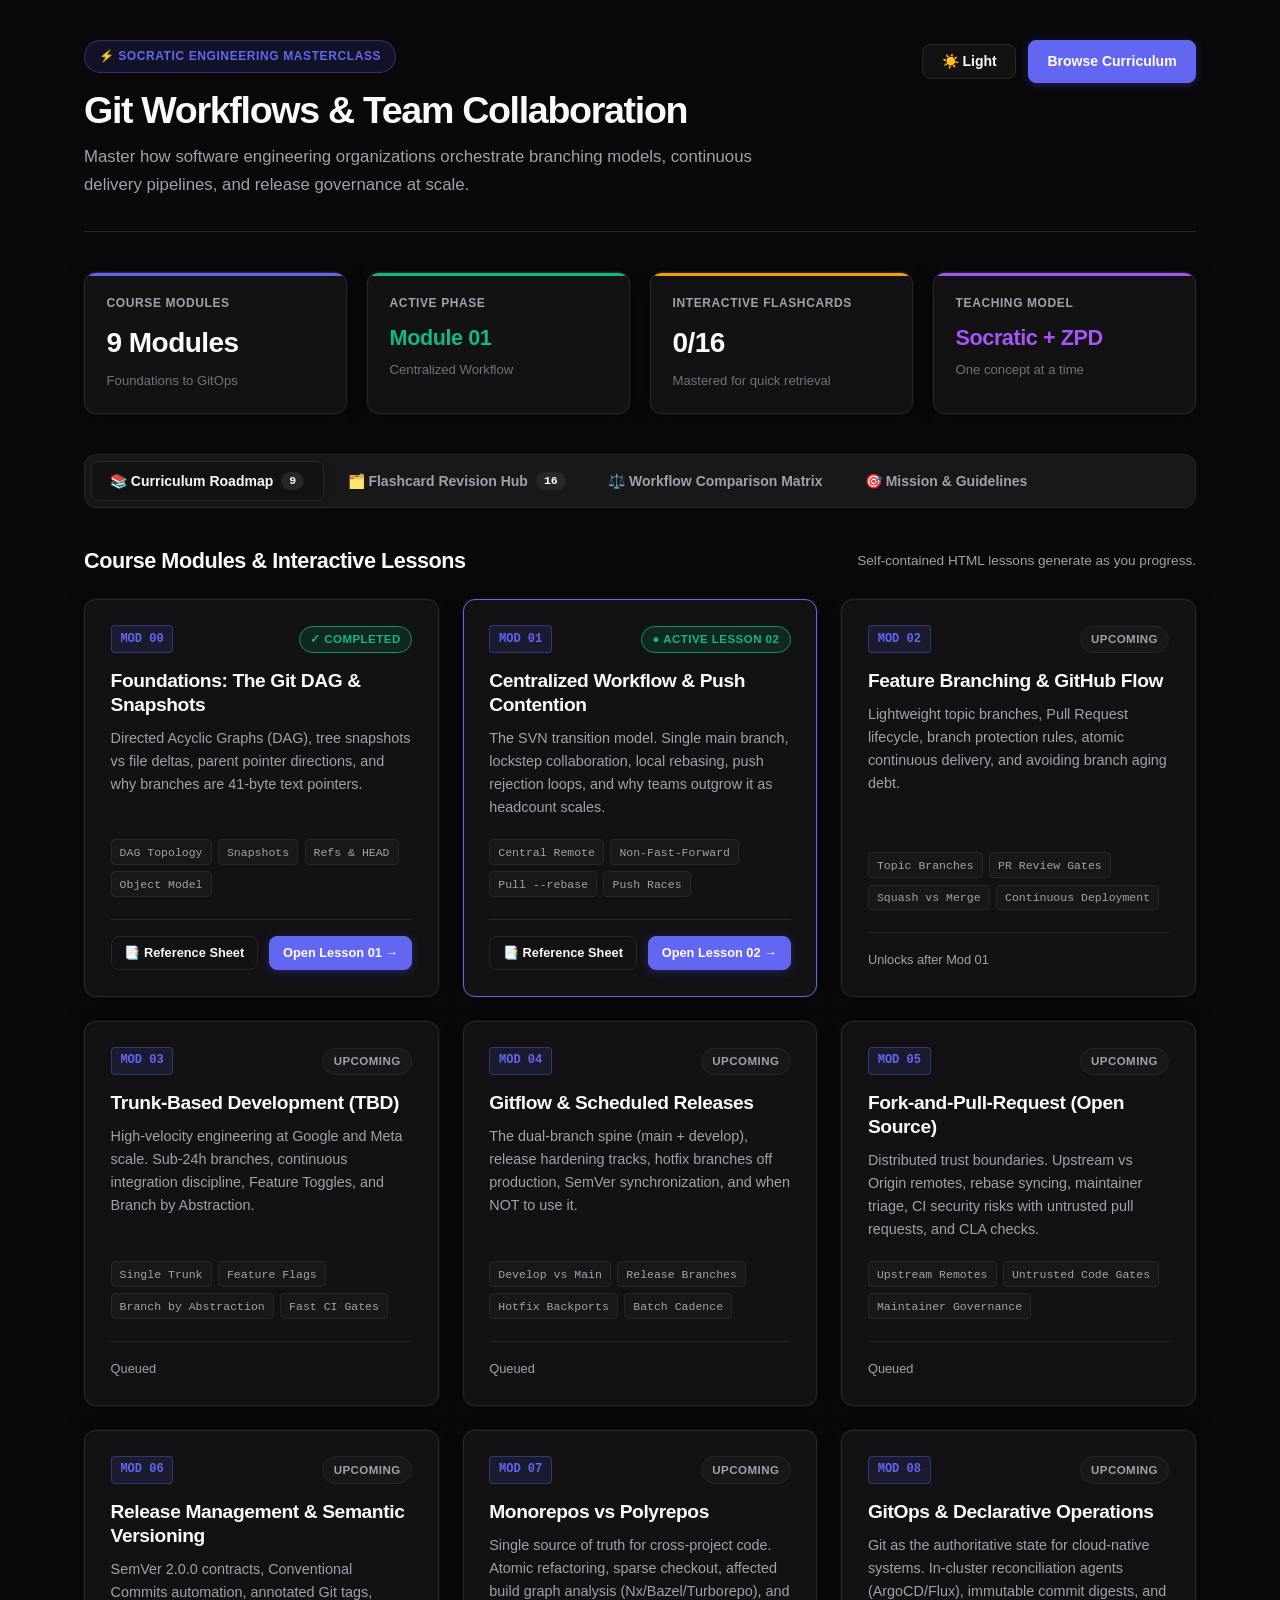
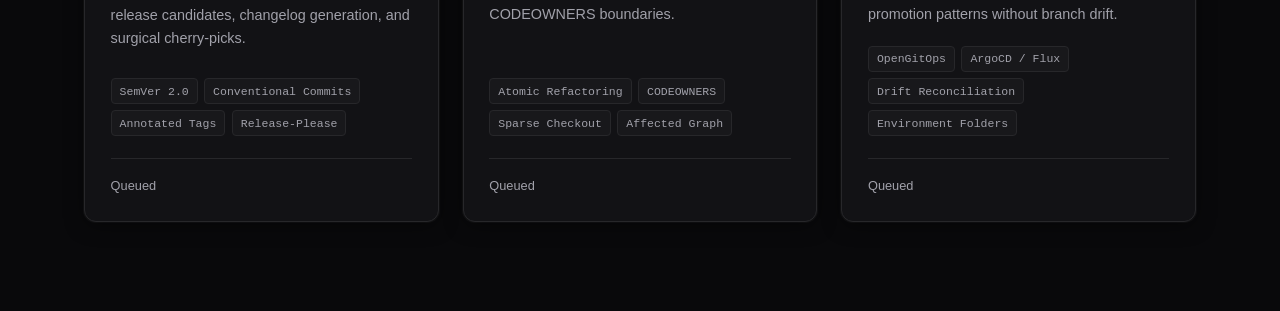
==== dashboard.html @ 4a9fe492 "feat(design): recreate entire course theme with modern Linear-inspired design system and high-contra" ====
<!DOCTYPE html>
<html lang="en" data-theme="dark">
<head>
  <meta charset="UTF-8">
  <meta name="viewport" content="width=device-width, initial-scale=1.0">
  <title>Engineering Git Workflows — Interactive Course Dashboard</title>
  <link rel="stylesheet" href="assets/styles.css?v=2.0">
  <link rel="icon" href="data:image/svg+xml,<svg xmlns=%22http://www.w3.org/2000/svg%22 viewBox=%220 0 100 100%22><text y=%22.9em%22 font-size=%2290%22>🌿</text></svg>">
</head>
<body>
  <div class="container">
    <header class="hero">
      <div>
        <div class="hero-pill">⚡ Socratic Engineering Masterclass</div>
        <h1>Git Workflows & Team Collaboration</h1>
        <p>Master how software engineering organizations orchestrate branching models, continuous delivery pipelines, and release governance at scale.</p>
      </div>
      <div style="display: flex; gap: 0.75rem; align-items: center;">
        <button id="theme-toggle-btn" class="btn" onclick="toggleTheme()">☀️ Light</button>
        <a href="#curriculum" class="btn btn-primary" onclick="switchTab('tab-curriculum')">Browse Curriculum</a>
      </div>
    </header>

    <!-- Key Metrics Grid -->
    <div class="metrics-grid">
      <div class="metric-card primary">
        <div class="metric-label">Course Modules</div>
        <div class="metric-value">9 Modules</div>
        <div class="metric-sub">Foundations to GitOps</div>
      </div>
      <div class="metric-card success">
        <div class="metric-label">Active Phase</div>
        <div class="metric-value" style="font-size: 1.35rem; color: var(--accent-success);">Module 01</div>
        <div class="metric-sub">Centralized Workflow</div>
      </div>
      <div class="metric-card warning">
        <div class="metric-label">Interactive Flashcards</div>
        <div class="metric-value" id="stat-known-cards">0 / 16</div>
        <div class="metric-sub">Mastered for quick retrieval</div>
      </div>
      <div class="metric-card purple">
        <div class="metric-label">Teaching Model</div>
        <div class="metric-value" style="font-size: 1.35rem; color: var(--accent-purple);">Socratic + ZPD</div>
        <div class="metric-sub">One concept at a time</div>
      </div>
    </div>

    <!-- Navigation Tabs -->
    <div class="tabs-nav">
      <button class="tab-btn active" data-tab="tab-curriculum" onclick="switchTab('tab-curriculum')">
        📚 Curriculum Roadmap <span class="tab-badge">9</span>
      </button>
      <button class="tab-btn" data-tab="tab-flashcards" onclick="switchTab('tab-flashcards')">
        🗂️ Flashcard Revision Hub <span class="tab-badge">16</span>
      </button>
      <button class="tab-btn" data-tab="tab-matrix" onclick="switchTab('tab-matrix')">
        ⚖️ Workflow Comparison Matrix
      </button>
      <button class="tab-btn" data-tab="tab-mission" onclick="switchTab('tab-mission')">
        🎯 Mission & Guidelines
      </button>
    </div>

    <!-- Tab 1: Curriculum Roadmap -->
    <div id="tab-curriculum" class="tab-content">
      <div style="display: flex; justify-content: space-between; align-items: center; margin-bottom: 1.5rem;">
        <h2 style="font-size: 1.35rem;">Course Modules & Interactive Lessons</h2>
        <span style="font-size: 0.85rem; color: var(--text-muted);">Self-contained HTML lessons generate as you progress.</span>
      </div>

      <div class="module-grid">
        <!-- Module 0 -->
        <div class="module-card">
          <div class="module-top">
            <span class="module-num">MOD 00</span>
            <span class="status-badge active">✓ Completed</span>
          </div>
          <h3 class="module-title">Foundations: The Git DAG & Snapshots</h3>
          <p class="module-desc">Directed Acyclic Graphs (DAG), tree snapshots vs file deltas, parent pointer directions, and why branches are 41-byte text pointers.</p>
          <div class="module-tags">
            <span class="tag">DAG Topology</span>
            <span class="tag">Snapshots</span>
            <span class="tag">Refs & HEAD</span>
            <span class="tag">Object Model</span>
          </div>
          <div class="module-footer">
            <a href="reference/git-dag-and-object-model.html" class="btn btn-sm">📑 Reference Sheet</a>
            <a href="lessons/0001-the-git-dag-and-snapshots.html" class="btn btn-sm btn-primary">Open Lesson 01 →</a>
          </div>
        </div>

        <!-- Module 1 -->
        <div class="module-card" style="border-color: var(--accent-primary);">
          <div class="module-top">
            <span class="module-num">MOD 01</span>
            <span class="status-badge active">● Active Lesson 02</span>
          </div>
          <h3 class="module-title">Centralized Workflow & Push Contention</h3>
          <p class="module-desc">The SVN transition model. Single main branch, lockstep collaboration, local rebasing, push rejection loops, and why teams outgrow it as headcount scales.</p>
          <div class="module-tags">
            <span class="tag">Central Remote</span>
            <span class="tag">Non-Fast-Forward</span>
            <span class="tag">Pull --rebase</span>
            <span class="tag">Push Races</span>
          </div>
          <div class="module-footer">
            <a href="reference/centralized-workflow-mechanics.html" class="btn btn-sm">📑 Reference Sheet</a>
            <a href="lessons/0002-centralized-workflow-and-push-rejections.html" class="btn btn-sm btn-primary">Open Lesson 02 →</a>
          </div>
        </div>

        <!-- Module 2 -->
        <div class="module-card">
          <div class="module-top">
            <span class="module-num">MOD 02</span>
            <span class="status-badge upcoming">Upcoming</span>
          </div>
          <h3 class="module-title">Feature Branching & GitHub Flow</h3>
          <p class="module-desc">Lightweight topic branches, Pull Request lifecycle, branch protection rules, atomic continuous delivery, and avoiding branch aging debt.</p>
          <div class="module-tags">
            <span class="tag">Topic Branches</span>
            <span class="tag">PR Review Gates</span>
            <span class="tag">Squash vs Merge</span>
            <span class="tag">Continuous Deployment</span>
          </div>
          <div class="module-footer">
            <span style="font-size: 0.8rem; color: var(--text-muted);">Unlocks after Mod 01</span>
          </div>
        </div>

        <!-- Module 3 -->
        <div class="module-card">
          <div class="module-top">
            <span class="module-num">MOD 03</span>
            <span class="status-badge upcoming">Upcoming</span>
          </div>
          <h3 class="module-title">Trunk-Based Development (TBD)</h3>
          <p class="module-desc">High-velocity engineering at Google and Meta scale. Sub-24h branches, continuous integration discipline, Feature Toggles, and Branch by Abstraction.</p>
          <div class="module-tags">
            <span class="tag">Single Trunk</span>
            <span class="tag">Feature Flags</span>
            <span class="tag">Branch by Abstraction</span>
            <span class="tag">Fast CI Gates</span>
          </div>
          <div class="module-footer">
            <span style="font-size: 0.8rem; color: var(--text-muted);">Queued</span>
          </div>
        </div>

        <!-- Module 4 -->
        <div class="module-card">
          <div class="module-top">
            <span class="module-num">MOD 04</span>
            <span class="status-badge upcoming">Upcoming</span>
          </div>
          <h3 class="module-title">Gitflow & Scheduled Releases</h3>
          <p class="module-desc">The dual-branch spine (main + develop), release hardening tracks, hotfix branches off production, SemVer synchronization, and when NOT to use it.</p>
          <div class="module-tags">
            <span class="tag">Develop vs Main</span>
            <span class="tag">Release Branches</span>
            <span class="tag">Hotfix Backports</span>
            <span class="tag">Batch Cadence</span>
          </div>
          <div class="module-footer">
            <span style="font-size: 0.8rem; color: var(--text-muted);">Queued</span>
          </div>
        </div>

        <!-- Module 5 -->
        <div class="module-card">
          <div class="module-top">
            <span class="module-num">MOD 05</span>
            <span class="status-badge upcoming">Upcoming</span>
          </div>
          <h3 class="module-title">Fork-and-Pull-Request (Open Source)</h3>
          <p class="module-desc">Distributed trust boundaries. Upstream vs Origin remotes, rebase syncing, maintainer triage, CI security risks with untrusted pull requests, and CLA checks.</p>
          <div class="module-tags">
            <span class="tag">Upstream Remotes</span>
            <span class="tag">Untrusted Code Gates</span>
            <span class="tag">Maintainer Governance</span>
          </div>
          <div class="module-footer">
            <span style="font-size: 0.8rem; color: var(--text-muted);">Queued</span>
          </div>
        </div>

        <!-- Module 6 -->
        <div class="module-card">
          <div class="module-top">
            <span class="module-num">MOD 06</span>
            <span class="status-badge upcoming">Upcoming</span>
          </div>
          <h3 class="module-title">Release Management & Semantic Versioning</h3>
          <p class="module-desc">SemVer 2.0.0 contracts, Conventional Commits automation, annotated Git tags, release candidates, changelog generation, and surgical cherry-picks.</p>
          <div class="module-tags">
            <span class="tag">SemVer 2.0</span>
            <span class="tag">Conventional Commits</span>
            <span class="tag">Annotated Tags</span>
            <span class="tag">Release-Please</span>
          </div>
          <div class="module-footer">
            <span style="font-size: 0.8rem; color: var(--text-muted);">Queued</span>
          </div>
        </div>

        <!-- Module 7 -->
        <div class="module-card">
          <div class="module-top">
            <span class="module-num">MOD 07</span>
            <span class="status-badge upcoming">Upcoming</span>
          </div>
          <h3 class="module-title">Monorepos vs Polyrepos</h3>
          <p class="module-desc">Single source of truth for cross-project code. Atomic refactoring, sparse checkout, affected build graph analysis (Nx/Bazel/Turborepo), and CODEOWNERS boundaries.</p>
          <div class="module-tags">
            <span class="tag">Atomic Refactoring</span>
            <span class="tag">CODEOWNERS</span>
            <span class="tag">Sparse Checkout</span>
            <span class="tag">Affected Graph</span>
          </div>
          <div class="module-footer">
            <span style="font-size: 0.8rem; color: var(--text-muted);">Queued</span>
          </div>
        </div>

        <!-- Module 8 -->
        <div class="module-card">
          <div class="module-top">
            <span class="module-num">MOD 08</span>
            <span class="status-badge upcoming">Upcoming</span>
          </div>
          <h3 class="module-title">GitOps & Declarative Operations</h3>
          <p class="module-desc">Git as the authoritative state for cloud-native systems. In-cluster reconciliation agents (ArgoCD/Flux), immutable commit digests, and promotion patterns without branch drift.</p>
          <div class="module-tags">
            <span class="tag">OpenGitOps</span>
            <span class="tag">ArgoCD / Flux</span>
            <span class="tag">Drift Reconciliation</span>
            <span class="tag">Environment Folders</span>
          </div>
          <div class="module-footer">
            <span style="font-size: 0.8rem; color: var(--text-muted);">Queued</span>
          </div>
        </div>
      </div>
    </div>

    <!-- Tab 2: Flashcards Revision Hub -->
    <div id="tab-flashcards" class="tab-content" style="display: none;">
      <div style="display: flex; justify-content: space-between; align-items: center; margin-bottom: 1.5rem;">
        <h2 style="font-size: 1.35rem;">🗂️ Interactive Flashcard Revision Deck</h2>
        <span style="font-size: 0.85rem; color: var(--text-muted);">Press <kbd style="background: var(--bg-surface-elevated); padding: 2px 6px; border-radius: 4px; border: 1px solid var(--border-subtle);">Space</kbd> to flip, <kbd style="background: var(--bg-surface-elevated); padding: 2px 6px; border-radius: 4px; border: 1px solid var(--border-subtle);">→</kbd> next, <kbd style="background: var(--bg-surface-elevated); padding: 2px 6px; border-radius: 4px; border: 1px solid var(--border-subtle);">←</kbd> previous</span>
      </div>

      <div class="flashcards-container">
        <!-- Filter Bar -->
        <div class="flashcard-filter-bar">
          <button class="filter-btn active" data-filter="all" onclick="filterFlashcards('all', this)">All Concepts</button>
          <button class="filter-btn" data-filter="branching-models" onclick="filterFlashcards('branching-models', this)">Branching Models</button>
          <button class="filter-btn" data-filter="ci-cd-releases" onclick="filterFlashcards('ci-cd-releases', this)">Release & CI/CD</button>
          <button class="filter-btn" data-filter="gitops-monorepo" onclick="filterFlashcards('gitops-monorepo', this)">Monorepo & GitOps</button>
          <button class="filter-btn" data-filter="governance-hygiene" onclick="filterFlashcards('governance-hygiene', this)">Governance & Hygiene</button>
          <button class="filter-btn" data-filter="known" onclick="filterFlashcards('known', this)">Mastered Cards</button>
        </div>

        <!-- 3D Card -->
        <div class="flashcard-wrapper">
          <div id="flashcard-card" class="flashcard-card" onclick="flipFlashcard()">
            <!-- Front Face -->
            <div class="flashcard-face card-front">
              <div class="card-header-line">
                <span id="card-cat-front" class="card-category">Branching Models • Trunk-Based Dev</span>
                <span class="card-hint">Click card or press Space to reveal answer</span>
              </div>
              <div class="card-body-content">
                <div id="card-question-text" class="card-question">
                  What is the core operational principle of Trunk-Based Development (TBD)?
                </div>
              </div>
              <div class="card-footer-line">
                <span>🔄 Click to flip</span>
                <span id="card-counter-display" style="font-family: var(--font-mono); font-weight: 700;">1 of 16</span>
              </div>
            </div>

            <!-- Back Face -->
            <div class="flashcard-face card-back">
              <div class="card-header-line">
                <span id="card-cat-back" class="card-category">Branching Models • Trunk-Based Dev</span>
                <span class="card-hint" style="color: var(--accent-success); font-weight: 600;">Answer Breakdown</span>
              </div>
              <div class="card-body-content">
                <div class="card-answer-heading">✓ Core Definition</div>
                <div id="card-answer-text" class="card-answer">
                  All engineers merge small, frequent commits directly into a single shared branch ('trunk' or 'main') at least once a day, avoiding long-lived feature branches.
                </div>
                <div class="card-key-insight">
                  <strong>Architectural Key Insight:</strong>
                  <span id="card-insight-text">Merge conflicts grow super-linearly with branch lifespan. TBD eliminates merge debt by forcing continuous daily integration.</span>
                </div>
              </div>
              <div class="card-footer-line">
                <span>🔄 Click to flip back</span>
                <span>Spaced Repetition Active</span>
              </div>
            </div>
          </div>
        </div>

        <!-- Nav Controls -->
        <div class="flashcard-nav-controls">
          <div style="display: flex; gap: 0.5rem;">
            <button class="btn" onclick="prevFlashcard()">← Previous</button>
            <button class="btn" onclick="nextFlashcard()">Next →</button>
          </div>
          <button id="card-mark-known-btn" class="btn" onclick="toggleCardKnown()">Mark Known</button>
          <button class="btn" onclick="shuffleFlashcards()">🔀 Shuffle</button>
        </div>
      </div>
    </div>

    <!-- Tab 3: Workflow Comparison Matrix -->
    <div id="tab-matrix" class="tab-content" style="display: none;">
      <h2 style="font-size: 1.35rem; margin-bottom: 1.5rem;">Architectural Trade-Off & Comparison Matrix</h2>

      <div class="table-responsive">
        <table class="matrix-table">
          <thead>
            <tr>
              <th>Workflow Strategy</th>
              <th>Release Cadence</th>
              <th>Merge Lifespan</th>
              <th>CI/CD Requirement</th>
              <th>Rollback / Recovery</th>
              <th>Ideal Team & Context</th>
            </tr>
          </thead>
          <tbody>
            <tr>
              <td style="font-weight: 700;">● Centralized</td>
              <td>Ad-hoc / Manual</td>
              <td>0 (Direct commit or rebase)</td>
              <td>Minimal (often optional)</td>
              <td>High friction (reverts on main)</td>
              <td>1-2 developers, solo projects, SVN transition</td>
            </tr>
            <tr>
              <td style="font-weight: 700; color: var(--accent-cyan);">● GitHub Flow</td>
              <td>Continuous (Daily / Multiple per day)</td>
              <td>Hours to a few days</td>
              <td>Strict automated tests & deployment gates</td>
              <td>Fast (revert PR or redeploy prior commit)</td>
              <td>Web applications, SaaS, microservices, startups</td>
            </tr>
            <tr>
              <td style="font-weight: 700; color: var(--accent-success);">● Trunk-Based Dev</td>
              <td>Continuous / On-demand</td>
              <td>Sub-24 hours (< 1 day)</td>
              <td>Essential (ultra-fast CI, Feature Flags)</td>
              <td>Instant via Feature Flag toggle (zero redeploy)</td>
              <td>High-velocity engineering (Google, Meta), mature CI</td>
            </tr>
            <tr>
              <td style="font-weight: 700; color: var(--accent-warning);">● Gitflow</td>
              <td>Scheduled / Batched (bi-weekly, monthly)</td>
              <td>Days to weeks (feature & release branches)</td>
              <td>Standard automated builds</td>
              <td>Medium (dedicated hotfix branches to main & develop)</td>
              <td>Boxed enterprise software, multi-version maintenance, mobile apps</td>
            </tr>
            <tr>
              <td style="font-weight: 700; color: var(--accent-purple);">● Fork & Pull-Request</td>
              <td>Release-driven or continuous</td>
              <td>Varies by contributor</td>
              <td>Strict automated sandboxed CI for PRs</td>
              <td>Maintainer-driven revert</td>
              <td>Open Source, untrusted multi-party contributors, contractors</td>
            </tr>
            <tr>
              <td style="font-weight: 700; color: var(--accent-danger);">● GitOps</td>
              <td>Continuous automated sync</td>
              <td>Driven by trunk merges or image tags</td>
              <td>Kubernetes / declarative engine + ArgoCD/Flux</td>
              <td>Instant git revert triggers automated downward reconciliation</td>
              <td>Cloud-native infrastructure, Kubernetes clusters, zero-drift platforms</td>
            </tr>
          </tbody>
        </table>
      </div>
    </div>

    <!-- Tab 4: Mission & Learning Records -->
    <div id="tab-mission" class="tab-content" style="display: none;">
      <div class="exercise-box">
        <h3 style="color: var(--accent-primary);">Why We Are Here</h3>
        <p>To elevate your Git fluency from basic command memory (add, commit, push) to high-level architectural decision-making. You will learn to evaluate how team topology, deployment constraints, release frequency, and code ownership determine the right workflow.</p>
        
        <h4 style="margin: 1.5rem 0 0.5rem; color: var(--text-heading);">Teaching Contract:</h4>
        <ul style="padding-left: 1.5rem; line-height: 1.8;">
          <li><strong>One concept at a time:</strong> No knowledge dumps. Each step builds on verified understanding.</li>
          <li><strong>Active Socratic engagement:</strong> You will be asked to analyze scenarios, predict merge behaviors, and resolve dilemmas.</li>
          <li><strong>Progressive artifact generation:</strong> Lessons, reference cheat sheets, and learning records are persisted directly in this workspace.</li>
        </ul>
      </div>
    </div>

  </div>

  <script src="assets/app.js?v=2.0"></script>
</body>
</html>
---- assets/styles.css ----
/* ==========================================================================
   ENGINEERING GIT WORKFLOWS — DESIGN SYSTEM (LINEAR / VERCEL INSPIRED)
   Modern, accessible, high-contrast theme with rock-solid component boundaries.
   ========================================================================== */

:root {
  /* Dark Mode Default Palette (Zinc & Royal Indigo) */
  --bg-app: #09090b;
  --bg-surface: #121215;
  --bg-surface-elevated: #18181b;
  --bg-surface-hover: #222226;
  --bg-code: #0d0e12;
  
  --border-subtle: #27272a;
  --border-strong: #3f3f46;
  --border-focus: #6366f1;

  --text-heading: #fafafa;
  --text-body: #d4d4d8;
  --text-muted: #a1a1aa;
  --text-faint: #71717a;

  --accent-primary: #6366f1;
  --accent-primary-hover: #4f46e5;
  --accent-primary-light: rgba(99, 102, 241, 0.12);
  --accent-primary-border: rgba(99, 102, 241, 0.35);

  --accent-success: #10b981;
  --accent-success-bg: rgba(16, 185, 129, 0.12);
  --accent-success-border: #059669;
  --accent-success-text: #6ee7b7;

  --accent-danger: #f43f5e;
  --accent-danger-bg: rgba(244, 63, 94, 0.12);
  --accent-danger-border: #e11d48;
  --accent-danger-text: #fda4af;

  --accent-warning: #f59e0b;
  --accent-warning-bg: rgba(245, 158, 11, 0.12);
  --accent-warning-border: #d97706;
  --accent-warning-text: #fcd34d;

  --accent-cyan: #06b6d4;
  --accent-purple: #a855f7;

  --shadow-card: 0 4px 20px -2px rgba(0, 0, 0, 0.5), 0 0 1px 1px rgba(255, 255, 255, 0.05);
  --shadow-elevated: 0 12px 36px -4px rgba(0, 0, 0, 0.65), 0 0 1px 1px rgba(255, 255, 255, 0.08);

  --radius-xs: 4px;
  --radius-sm: 8px;
  --radius-md: 12px;
  --radius-lg: 16px;
  --radius-full: 9999px;

  --font-sans: -apple-system, BlinkMacSystemFont, "Inter", "Segoe UI", Roboto, Helvetica, Arial, sans-serif;
  --font-mono: "JetBrains Mono", ui-monospace, SFMono-Regular, Menlo, Monaco, Consolas, monospace;

  --transition-fast: all 0.18s cubic-bezier(0.16, 1, 0.3, 1);
  --transition-smooth: all 0.28s cubic-bezier(0.16, 1, 0.3, 1);
}

/* Light Theme Overrides (High-contrast, pure white & crisp slate borders) */
[data-theme="light"] {
  --bg-app: #f8fafc;
  --bg-surface: #ffffff;
  --bg-surface-elevated: #f1f5f9;
  --bg-surface-hover: #e2e8f0;
  --bg-code: #0f172a;

  --border-subtle: #cbd5e1;
  --border-strong: #94a3b8;
  --border-focus: #4f46e5;

  --text-heading: #09090b;
  --text-body: #1e293b;
  --text-muted: #475569;
  --text-faint: #64748b;

  --accent-primary: #4f46e5;
  --accent-primary-hover: #4338ca;
  --accent-primary-light: #eef2ff;
  --accent-primary-border: #a5b4fc;

  --accent-success: #059669;
  --accent-success-bg: #ecfdf5;
  --accent-success-border: #10b981;
  --accent-success-text: #064e3b;

  --accent-danger: #e11d48;
  --accent-danger-bg: #fff1f2;
  --accent-danger-border: #f43f5e;
  --accent-danger-text: #881337;

  --accent-warning: #d97706;
  --accent-warning-bg: #fffbeb;
  --accent-warning-border: #f59e0b;
  --accent-warning-text: #78350f;

  --accent-cyan: #0284c7;
  --accent-purple: #7e22ce;

  --shadow-card: 0 4px 14px -1px rgba(15, 23, 42, 0.08), 0 0 1px 1px rgba(15, 23, 42, 0.05);
  --shadow-elevated: 0 16px 32px -4px rgba(15, 23, 42, 0.12), 0 0 1px 1px rgba(15, 23, 42, 0.08);
}

/* Base Styles */
* {
  box-sizing: border-box;
  margin: 0;
  padding: 0;
}

body {
  font-family: var(--font-sans);
  background-color: var(--bg-app);
  color: var(--text-body);
  line-height: 1.65;
  min-height: 100vh;
  -webkit-font-smoothing: antialiased;
  -moz-osx-font-smoothing: grayscale;
}

.container {
  max-width: 1160px;
  margin: 0 auto;
  padding: 2.5rem 1.5rem;
}

/* Typography Defaults */
h1, h2, h3, h4, h5, h6 {
  color: var(--text-heading);
  font-weight: 700;
  letter-spacing: -0.02em;
  line-height: 1.25;
}

p {
  color: var(--text-body);
  font-size: 1rem;
}

a {
  color: var(--accent-primary);
  text-decoration: none;
  font-weight: 500;
  transition: var(--transition-fast);
}

a:hover {
  text-decoration: underline;
}

code {
  font-family: var(--font-mono);
  font-size: 0.86em;
  background: var(--accent-primary-light);
  color: var(--accent-primary);
  padding: 0.18em 0.45em;
  border-radius: var(--radius-xs);
  border: 1px solid var(--accent-primary-border);
}

/* Header & Hero */
header.hero {
  margin-bottom: 2.5rem;
  padding-bottom: 2rem;
  border-bottom: 1px solid var(--border-subtle);
  display: flex;
  justify-content: space-between;
  align-items: flex-start;
  flex-wrap: wrap;
  gap: 1.5rem;
}

.hero-pill {
  display: inline-flex;
  align-items: center;
  gap: 0.5rem;
  padding: 0.35rem 0.85rem;
  border-radius: var(--radius-full);
  font-size: 0.75rem;
  font-weight: 700;
  letter-spacing: 0.05em;
  text-transform: uppercase;
  background: var(--accent-primary-light);
  color: var(--accent-primary);
  border: 1px solid var(--accent-primary-border);
  margin-bottom: 0.85rem;
}

.hero h1 {
  font-size: 2.35rem;
  font-weight: 800;
  letter-spacing: -0.035em;
  margin-bottom: 0.6rem;
}

.hero p {
  color: var(--text-muted);
  font-size: 1.05rem;
  max-width: 720px;
}

/* Buttons */
.btn {
  display: inline-flex;
  align-items: center;
  justify-content: center;
  gap: 0.5rem;
  padding: 0.55rem 1.15rem;
  font-size: 0.875rem;
  font-weight: 600;
  border-radius: var(--radius-sm);
  cursor: pointer;
  border: 1px solid var(--border-subtle);
  background: var(--bg-surface);
  color: var(--text-heading);
  transition: var(--transition-fast);
  text-decoration: none;
  box-shadow: 0 1px 2px rgba(0, 0, 0, 0.05);
}

.btn:hover {
  background: var(--bg-surface-hover);
  border-color: var(--border-strong);
  text-decoration: none;
}

.btn-primary {
  background: var(--accent-primary);
  border-color: var(--accent-primary);
  color: #ffffff !important;
  box-shadow: 0 2px 8px rgba(79, 70, 229, 0.35);
}

.btn-primary:hover {
  background: var(--accent-primary-hover);
  border-color: var(--accent-primary-hover);
}

.btn-sm {
  padding: 0.35rem 0.8rem;
  font-size: 0.8rem;
}

/* Navigation Segmented Tabs */
.tabs-nav {
  display: flex;
  gap: 0.35rem;
  background: var(--bg-surface-elevated);
  padding: 0.35rem;
  border-radius: var(--radius-md);
  border: 1px solid var(--border-subtle);
  margin-bottom: 2.5rem;
  overflow-x: auto;
}

.tab-btn {
  padding: 0.65rem 1.15rem;
  font-size: 0.875rem;
  font-weight: 600;
  color: var(--text-muted);
  background: transparent;
  border: none;
  border-radius: var(--radius-sm);
  cursor: pointer;
  transition: var(--transition-fast);
  display: inline-flex;
  align-items: center;
  gap: 0.5rem;
  white-space: nowrap;
}

.tab-btn:hover {
  color: var(--text-heading);
}

.tab-btn.active {
  background: var(--bg-surface);
  color: var(--text-heading);
  box-shadow: 0 2px 6px rgba(0, 0, 0, 0.08);
  border: 1px solid var(--border-subtle);
}

.tab-badge {
  background: var(--border-subtle);
  color: var(--text-heading);
  padding: 0.15rem 0.5rem;
  border-radius: var(--radius-full);
  font-size: 0.72rem;
  font-family: var(--font-mono);
}

/* Metrics Grid */
.metrics-grid {
  display: grid;
  grid-template-columns: repeat(auto-fit, minmax(220px, 1fr));
  gap: 1.25rem;
  margin-bottom: 2.5rem;
}

.metric-card {
  background: var(--bg-surface);
  border: 1px solid var(--border-subtle);
  border-radius: var(--radius-md);
  padding: 1.35rem;
  box-shadow: var(--shadow-card);
  position: relative;
  overflow: hidden;
}

.metric-card::before {
  content: "";
  position: absolute;
  top: 0;
  left: 0;
  right: 0;
  height: 3px;
  background: var(--border-subtle);
}

.metric-card.primary::before { background: var(--accent-primary); }
.metric-card.success::before { background: var(--accent-success); }
.metric-card.warning::before { background: var(--accent-warning); }
.metric-card.purple::before { background: var(--accent-purple); }

.metric-label {
  font-size: 0.75rem;
  font-weight: 700;
  text-transform: uppercase;
  letter-spacing: 0.05em;
  color: var(--text-muted);
  margin-bottom: 0.35rem;
}

.metric-value {
  font-size: 1.75rem;
  font-weight: 800;
  letter-spacing: -0.02em;
  color: var(--text-heading);
}

.metric-sub {
  font-size: 0.82rem;
  color: var(--text-faint);
  margin-top: 0.25rem;
}

/* Modules Grid */
.module-grid {
  display: grid;
  grid-template-columns: repeat(auto-fill, minmax(350px, 1fr));
  gap: 1.5rem;
  margin-bottom: 3rem;
}

.module-card {
  background: var(--bg-surface);
  border: 1px solid var(--border-subtle);
  border-radius: var(--radius-md);
  padding: 1.6rem;
  display: flex;
  flex-direction: column;
  transition: var(--transition-smooth);
  box-shadow: var(--shadow-card);
}

.module-card:hover {
  transform: translateY(-2px);
  border-color: var(--border-strong);
  box-shadow: var(--shadow-elevated);
}

.module-top {
  display: flex;
  justify-content: space-between;
  align-items: center;
  margin-bottom: 1rem;
}

.module-num {
  font-size: 0.75rem;
  font-family: var(--font-mono);
  font-weight: 700;
  padding: 0.2rem 0.55rem;
  background: var(--accent-primary-light);
  color: var(--accent-primary);
  border: 1px solid var(--accent-primary-border);
  border-radius: var(--radius-xs);
}

.status-badge {
  display: inline-flex;
  align-items: center;
  gap: 0.35rem;
  font-size: 0.72rem;
  font-weight: 700;
  text-transform: uppercase;
  letter-spacing: 0.04em;
  padding: 0.2rem 0.65rem;
  border-radius: var(--radius-full);
}

.status-badge.active {
  background: var(--accent-success-bg);
  border: 1px solid var(--accent-success-border);
  color: var(--accent-success);
}

.status-badge.upcoming {
  background: var(--bg-surface-elevated);
  border: 1px solid var(--border-subtle);
  color: var(--text-muted);
}

.module-title {
  font-size: 1.2rem;
  font-weight: 700;
  margin-bottom: 0.6rem;
}

.module-desc {
  font-size: 0.9rem;
  color: var(--text-muted);
  line-height: 1.6;
  margin-bottom: 1.25rem;
  flex-grow: 1;
}

.module-tags {
  display: flex;
  flex-wrap: wrap;
  gap: 0.4rem;
  margin-bottom: 1.35rem;
}

.tag {
  font-size: 0.72rem;
  font-family: var(--font-mono);
  background: var(--bg-surface-elevated);
  border: 1px solid var(--border-subtle);
  color: var(--text-muted);
  padding: 0.15rem 0.5rem;
  border-radius: var(--radius-xs);
}

.module-footer {
  padding-top: 1rem;
  border-top: 1px solid var(--border-subtle);
  display: flex;
  justify-content: space-between;
  align-items: center;
}

/* Terminal & Code Windows (macOS Style Bar with high contrast) */
.terminal-block {
  background: var(--bg-code);
  border: 1px solid var(--border-subtle);
  border-radius: var(--radius-md);
  margin: 1.5rem 0;
  overflow: hidden;
  box-shadow: 0 6px 18px rgba(0, 0, 0, 0.2);
}

.terminal-header {
  background: rgba(255, 255, 255, 0.03);
  border-bottom: 1px solid var(--border-subtle);
  padding: 0.55rem 0.95rem;
  display: flex;
  align-items: center;
  gap: 0.5rem;
}

.terminal-dot {
  width: 10px;
  height: 10px;
  border-radius: 50%;
  display: inline-block;
}

.terminal-dot.red { background: #ef4444; }
.terminal-dot.yellow { background: #eab308; }
.terminal-dot.green { background: #22c55e; }

.terminal-title {
  font-family: var(--font-mono);
  font-size: 0.75rem;
  color: #94a3b8;
  margin-left: 0.5rem;
}

.terminal-body {
  padding: 1.2rem;
  font-family: var(--font-mono);
  font-size: 0.875rem;
  line-height: 1.6;
  color: #38bdf8;
  overflow-x: auto;
  white-space: pre;
}

/* Callouts & Information Panels */
.callout {
  background: var(--bg-surface);
  border: 1px solid var(--border-subtle);
  border-left: 5px solid var(--accent-primary);
  border-radius: var(--radius-md);
  padding: 1.35rem;
  margin: 1.75rem 0;
  box-shadow: var(--shadow-card);
}

.callout-title {
  font-weight: 700;
  font-size: 0.95rem;
  color: var(--text-heading);
  margin-bottom: 0.4rem;
  display: flex;
  align-items: center;
  gap: 0.5rem;
}

.callout p {
  color: var(--text-body);
  margin-bottom: 0;
}

.callout-reflection {
  border-left-color: var(--accent-purple);
  background: var(--bg-surface);
}

.callout-reflection .callout-title {
  color: var(--accent-purple);
}

/* Exercise & Quiz Container */
.exercise-box {
  background: var(--bg-surface);
  border: 2px solid var(--border-subtle);
  border-radius: var(--radius-lg);
  padding: 1.75rem;
  margin: 2.25rem 0;
  box-shadow: var(--shadow-card);
}

.exercise-box h3 {
  font-size: 1.25rem;
  color: var(--text-heading);
  margin-bottom: 0.75rem;
}

.exercise-box p {
  color: var(--text-body);
  margin-bottom: 1.25rem;
}

.quiz-option {
  display: flex;
  align-items: center;
  width: 100%;
  padding: 0.95rem 1.2rem;
  margin-bottom: 0.65rem;
  border-radius: var(--radius-sm);
  background: var(--bg-surface-elevated);
  border: 1.5px solid var(--border-subtle);
  color: var(--text-heading);
  font-size: 0.92rem;
  font-weight: 500;
  text-align: left;
  cursor: pointer;
  transition: var(--transition-fast);
}

.quiz-option:hover {
  background: var(--bg-surface-hover);
  border-color: var(--border-focus);
}

.quiz-option.correct {
  background: var(--accent-success-bg) !important;
  border-color: var(--accent-success-border) !important;
  color: var(--accent-success-text) !important;
  font-weight: 600;
}

.quiz-option.wrong {
  background: var(--accent-danger-bg) !important;
  border-color: var(--accent-danger-border) !important;
  color: var(--accent-danger-text) !important;
  font-weight: 600;
}

.quiz-feedback {
  margin-top: 1.25rem;
  padding: 1.15rem;
  border-radius: var(--radius-sm);
  font-size: 0.92rem;
  font-weight: 500;
  line-height: 1.6;
}

/* Comparison Cards Grid */
.concept-compare {
  display: grid;
  grid-template-columns: repeat(auto-fit, minmax(280px, 1fr));
  gap: 1.25rem;
  margin: 1.75rem 0;
}

.compare-card {
  background: var(--bg-surface);
  border: 1px solid var(--border-subtle);
  border-radius: var(--radius-md);
  padding: 1.35rem;
  box-shadow: var(--shadow-card);
}

.compare-card h4 {
  font-size: 1.05rem;
  margin-bottom: 0.5rem;
}

.compare-card.pro { border-top: 4px solid var(--accent-success); }
.compare-card.con { border-top: 4px solid var(--accent-danger); }

/* Flashcards Hub */
.flashcards-container {
  display: flex;
  flex-direction: column;
  align-items: center;
  max-width: 800px;
  margin: 0 auto 3rem;
}

.flashcard-filter-bar {
  display: flex;
  gap: 0.5rem;
  flex-wrap: wrap;
  justify-content: center;
  margin-bottom: 2rem;
}

.filter-btn {
  background: var(--bg-surface);
  border: 1px solid var(--border-subtle);
  color: var(--text-muted);
  padding: 0.45rem 1rem;
  border-radius: var(--radius-full);
  font-size: 0.82rem;
  font-weight: 600;
  cursor: pointer;
  transition: var(--transition-fast);
}

.filter-btn:hover {
  color: var(--text-heading);
  border-color: var(--border-strong);
}

.filter-btn.active {
  background: var(--accent-primary);
  border-color: var(--accent-primary);
  color: #ffffff;
}

.flashcard-wrapper {
  width: 100%;
  height: 380px;
  perspective: 1200px;
  margin-bottom: 1.75rem;
}

.flashcard-card {
  width: 100%;
  height: 100%;
  position: relative;
  transform-style: preserve-3d;
  transition: transform 0.55s cubic-bezier(0.16, 1, 0.3, 1);
  cursor: pointer;
}

.flashcard-card.flipped {
  transform: rotateY(180deg);
}

.flashcard-face {
  position: absolute;
  width: 100%;
  height: 100%;
  backface-visibility: hidden;
  border-radius: var(--radius-lg);
  padding: 2.25rem;
  display: flex;
  flex-direction: column;
  justify-content: space-between;
  background: var(--bg-surface);
  border: 1.5px solid var(--border-subtle);
  box-shadow: var(--shadow-elevated);
}

.flashcard-face.card-back {
  transform: rotateY(180deg);
  border-color: var(--accent-primary-border);
}

.card-header-line {
  display: flex;
  justify-content: space-between;
  align-items: center;
}

.card-category {
  font-size: 0.75rem;
  font-weight: 700;
  text-transform: uppercase;
  letter-spacing: 0.05em;
  color: var(--accent-primary);
}

.card-hint {
  font-size: 0.78rem;
  color: var(--text-faint);
}

.card-body-content {
  margin: auto 0;
}

.card-question {
  font-size: 1.45rem;
  font-weight: 700;
  line-height: 1.4;
  letter-spacing: -0.015em;
  color: var(--text-heading);
  text-align: center;
}

.card-answer-heading {
  font-size: 1.05rem;
  font-weight: 700;
  color: var(--accent-success);
  margin-bottom: 0.6rem;
}

.card-answer {
  font-size: 0.95rem;
  line-height: 1.65;
  color: var(--text-body);
}

.card-key-insight {
  margin-top: 1.1rem;
  padding: 0.75rem 1rem;
  border-radius: var(--radius-sm);
  background: var(--accent-primary-light);
  border-left: 4px solid var(--accent-primary);
  font-size: 0.85rem;
  color: var(--text-body);
}

.card-footer-line {
  display: flex;
  justify-content: space-between;
  align-items: center;
  font-size: 0.78rem;
  color: var(--text-muted);
}

.flashcard-nav-controls {
  display: flex;
  justify-content: space-between;
  align-items: center;
  width: 100%;
}

/* Comparison Table */
.table-responsive {
  width: 100%;
  overflow-x: auto;
  border-radius: var(--radius-md);
  border: 1px solid var(--border-subtle);
  background: var(--bg-surface);
  box-shadow: var(--shadow-card);
  margin-bottom: 3rem;
}

.matrix-table {
  width: 100%;
  border-collapse: collapse;
  text-align: left;
  font-size: 0.9rem;
}

.matrix-table th {
  background: var(--bg-surface-elevated);
  padding: 1.1rem 1.25rem;
  color: var(--text-heading);
  font-weight: 700;
  border-bottom: 1px solid var(--border-subtle);
  white-space: nowrap;
}

.matrix-table td {
  padding: 1.1rem 1.25rem;
  border-bottom: 1px solid var(--border-subtle);
  color: var(--text-body);
  vertical-align: middle;
}

.matrix-table tr:last-child td {
  border-bottom: none;
}

.matrix-table tr:hover td {
  background: var(--bg-surface-elevated);
}

/* Lesson Container Layout */
.lesson-container {
  max-width: 820px;
  margin: 0 auto;
  padding: 2.5rem 1.5rem;
}

.lesson-meta-bar {
  display: flex;
  justify-content: space-between;
  align-items: center;
  margin-bottom: 2rem;
  padding-bottom: 1.25rem;
  border-bottom: 1px solid var(--border-subtle);
}

.lesson-content h2 {
  font-size: 1.45rem;
  margin: 2.25rem 0 0.85rem;
}

.lesson-content p {
  margin-bottom: 1.25rem;
  line-height: 1.75;
}

.lesson-content ul, .lesson-content ol {
  color: var(--text-body);
  padding-left: 1.5rem;
  margin-bottom: 1.35rem;
  line-height: 1.8;
}

/* Responsive adjustments */
@media (max-width: 768px) {
  .hero h1 { font-size: 1.85rem; }
  .module-grid { grid-template-columns: 1fr; }
  .concept-compare { grid-template-columns: 1fr; }
  .flashcard-wrapper { height: 420px; }
  .matrix-table { font-size: 0.78rem; }
}
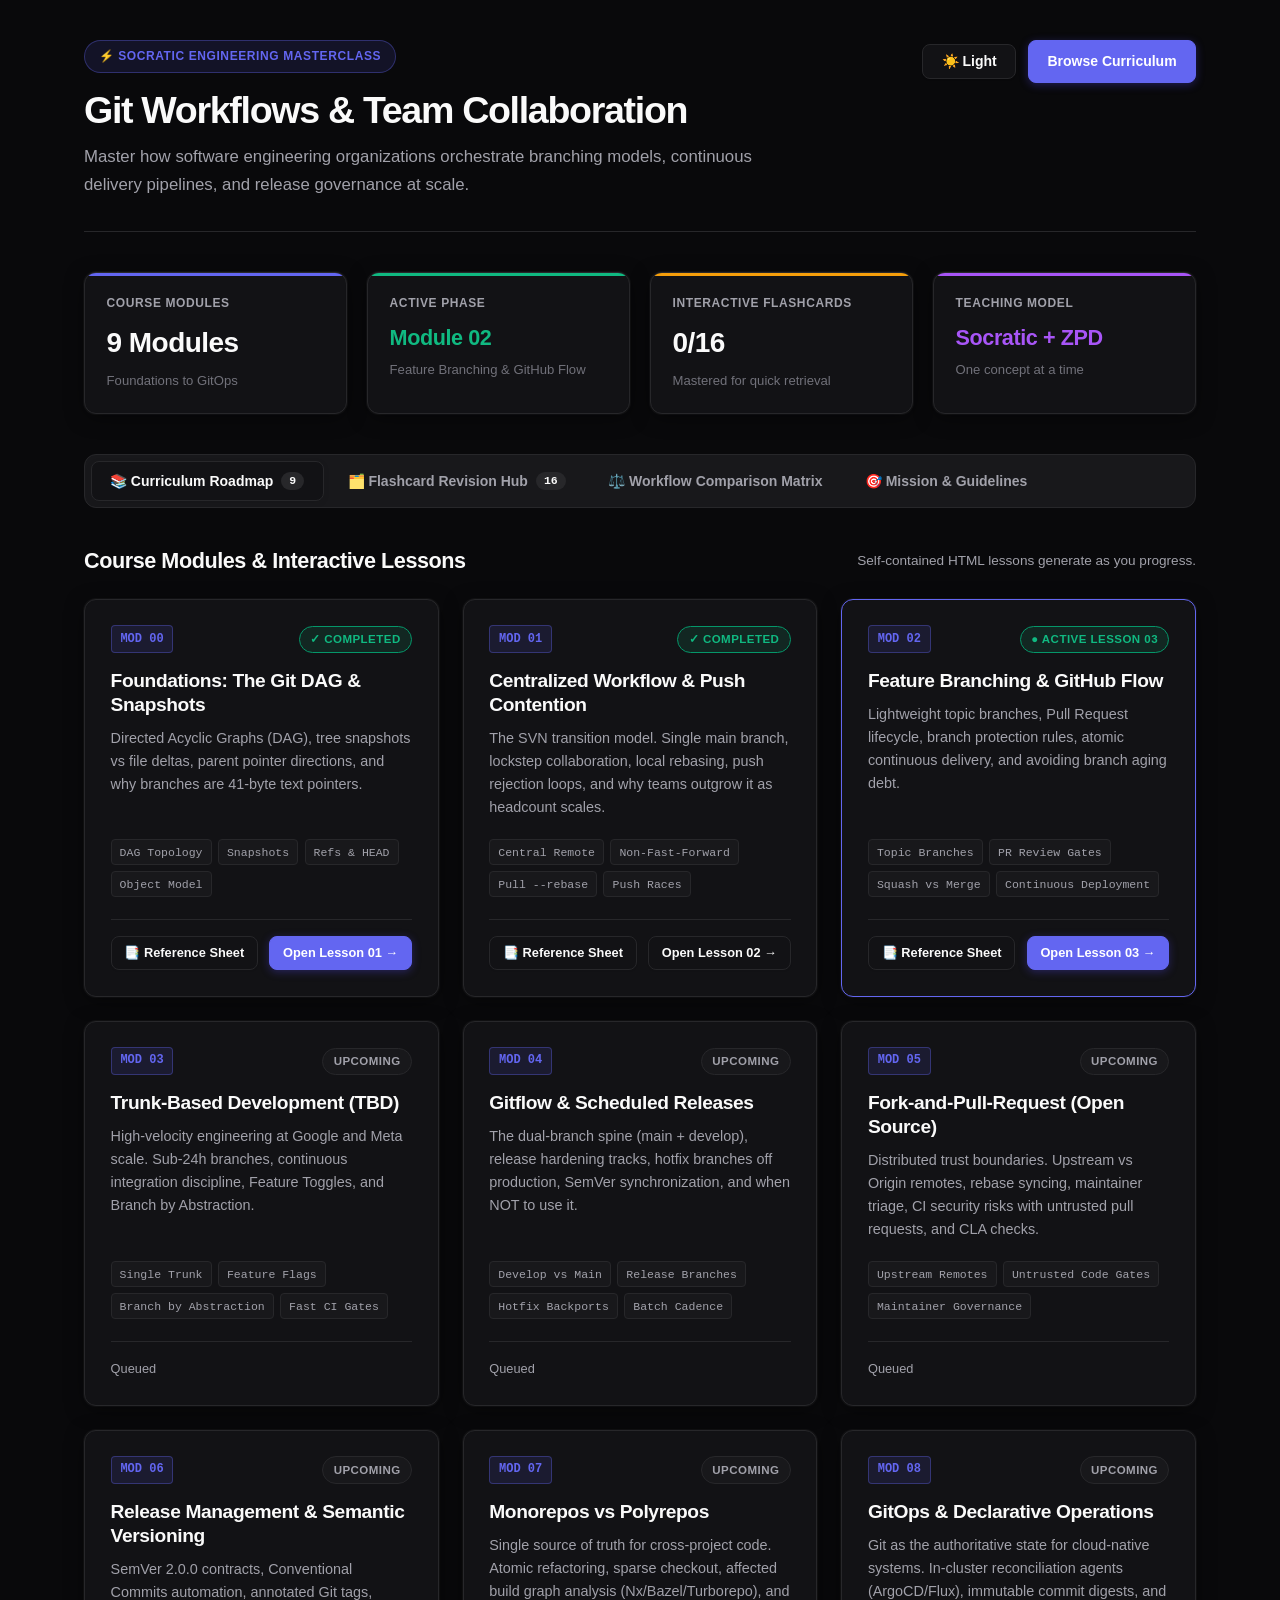
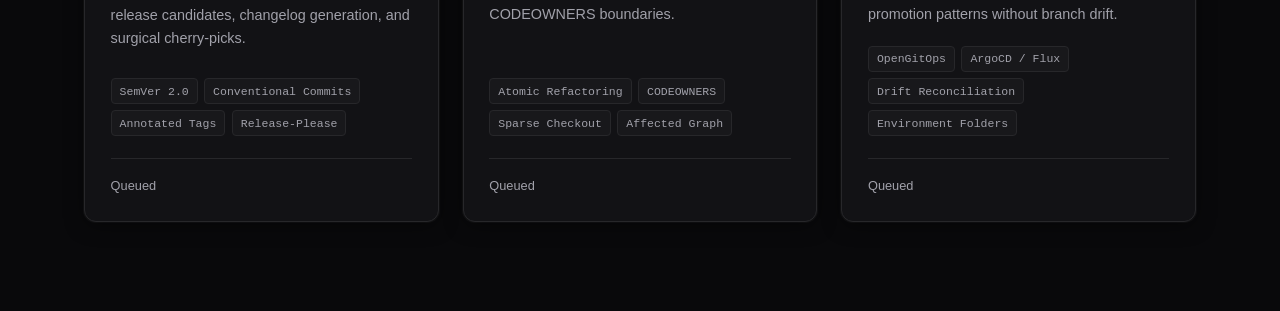
==== commit 19f56859: "feat: add lesson 03 on feature branching and github flow, updated glossary and dashboard" ====
--- a/dashboard.html
+++ b/dashboard.html
@@ -30,8 +30,8 @@
       </div>
       <div class="metric-card success">
         <div class="metric-label">Active Phase</div>
-        <div class="metric-value" style="font-size: 1.35rem; color: var(--accent-success);">Module 01</div>
-        <div class="metric-sub">Centralized Workflow</div>
+        <div class="metric-value" style="font-size: 1.35rem; color: var(--accent-success);">Module 02</div>
+        <div class="metric-sub">Feature Branching & GitHub Flow</div>
       </div>
       <div class="metric-card warning">
         <div class="metric-label">Interactive Flashcards</div>
@@ -90,10 +90,10 @@
         </div>
 
         <!-- Module 1 -->
-        <div class="module-card" style="border-color: var(--accent-primary);">
+        <div class="module-card">
           <div class="module-top">
             <span class="module-num">MOD 01</span>
-            <span class="status-badge active">● Active Lesson 02</span>
+            <span class="status-badge active">✓ Completed</span>
           </div>
           <h3 class="module-title">Centralized Workflow & Push Contention</h3>
           <p class="module-desc">The SVN transition model. Single main branch, lockstep collaboration, local rebasing, push rejection loops, and why teams outgrow it as headcount scales.</p>
@@ -105,15 +105,15 @@
           </div>
           <div class="module-footer">
             <a href="reference/centralized-workflow-mechanics.html" class="btn btn-sm">📑 Reference Sheet</a>
-            <a href="lessons/0002-centralized-workflow-and-push-rejections.html" class="btn btn-sm btn-primary">Open Lesson 02 →</a>
+            <a href="lessons/0002-centralized-workflow-and-push-rejections.html" class="btn btn-sm">Open Lesson 02 →</a>
           </div>
         </div>
 
         <!-- Module 2 -->
-        <div class="module-card">
+        <div class="module-card" style="border-color: var(--accent-primary);">
           <div class="module-top">
             <span class="module-num">MOD 02</span>
-            <span class="status-badge upcoming">Upcoming</span>
+            <span class="status-badge active">● Active Lesson 03</span>
           </div>
           <h3 class="module-title">Feature Branching & GitHub Flow</h3>
           <p class="module-desc">Lightweight topic branches, Pull Request lifecycle, branch protection rules, atomic continuous delivery, and avoiding branch aging debt.</p>
@@ -124,7 +124,8 @@
             <span class="tag">Continuous Deployment</span>
           </div>
           <div class="module-footer">
-            <span style="font-size: 0.8rem; color: var(--text-muted);">Unlocks after Mod 01</span>
+            <a href="reference/feature-branching-and-github-flow.html" class="btn btn-sm">📑 Reference Sheet</a>
+            <a href="lessons/0003-feature-branches-and-github-flow.html" class="btn btn-sm btn-primary">Open Lesson 03 →</a>
           </div>
         </div>
 
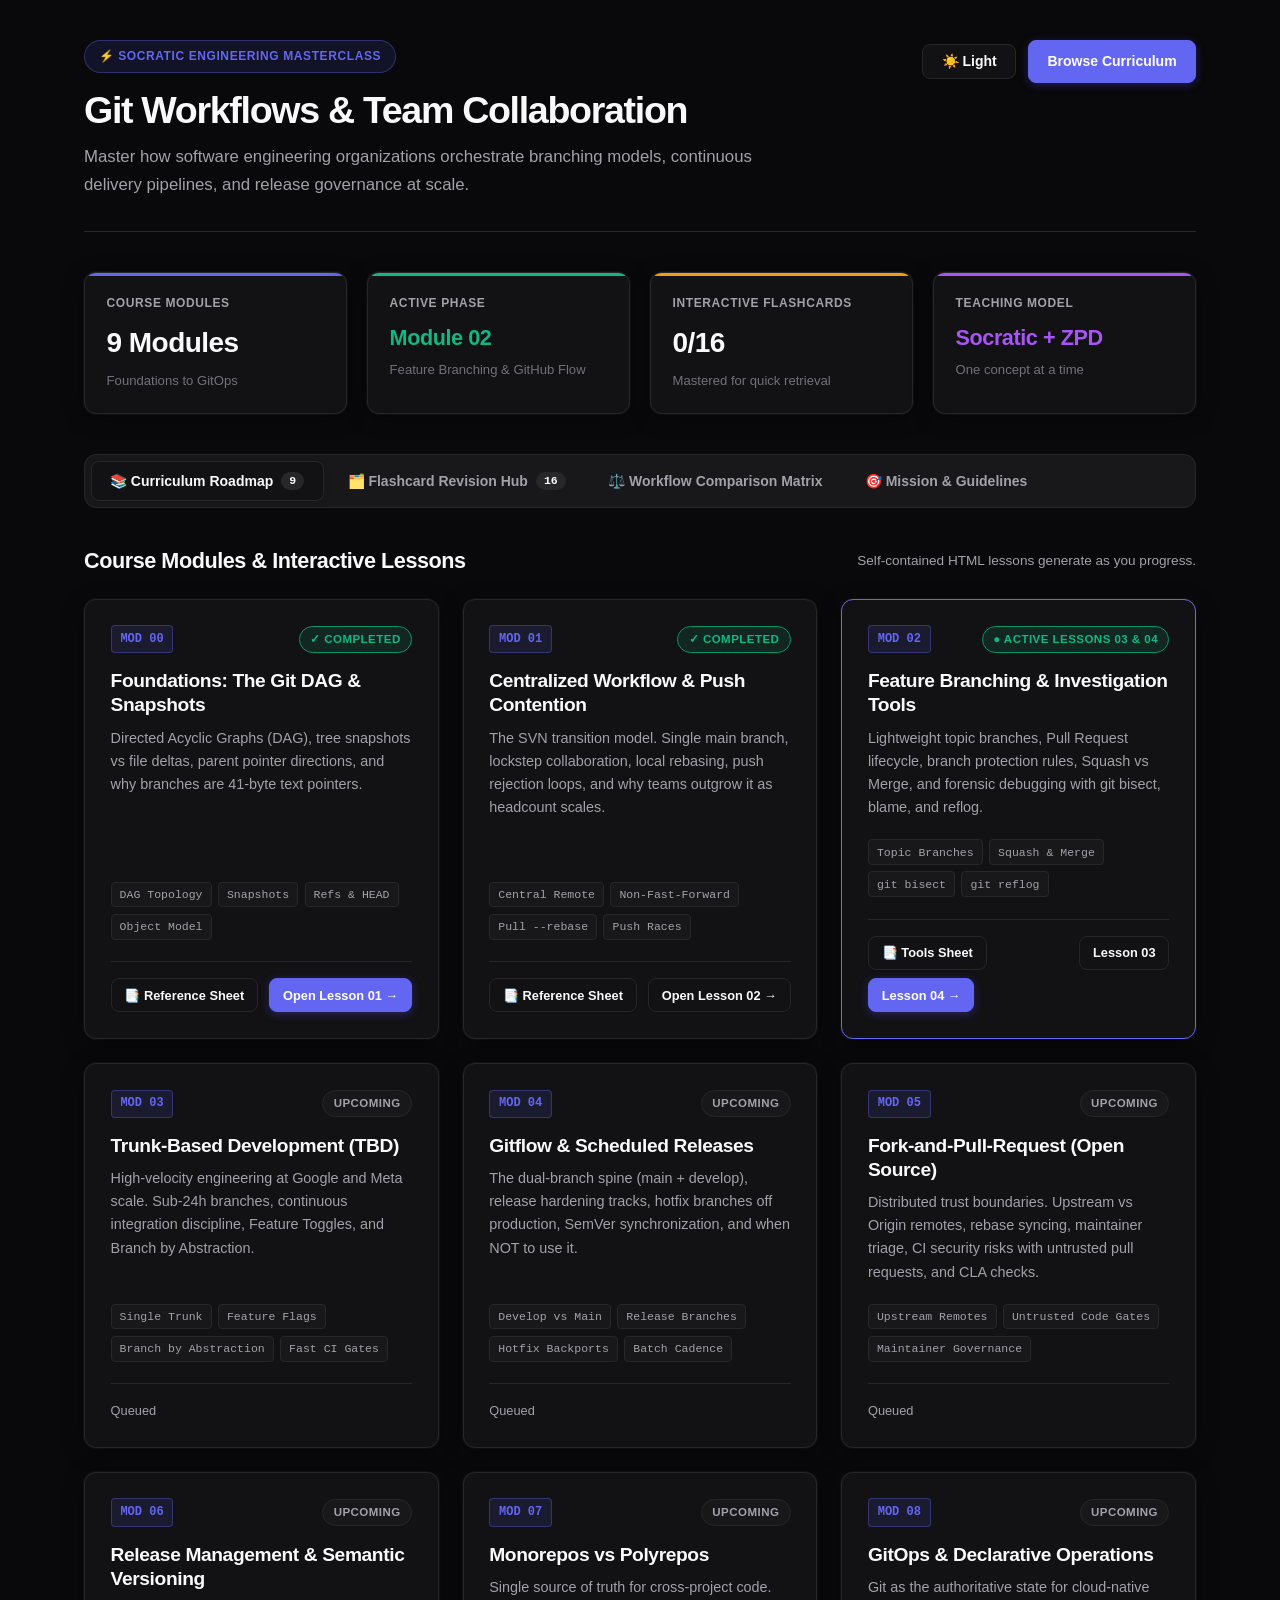
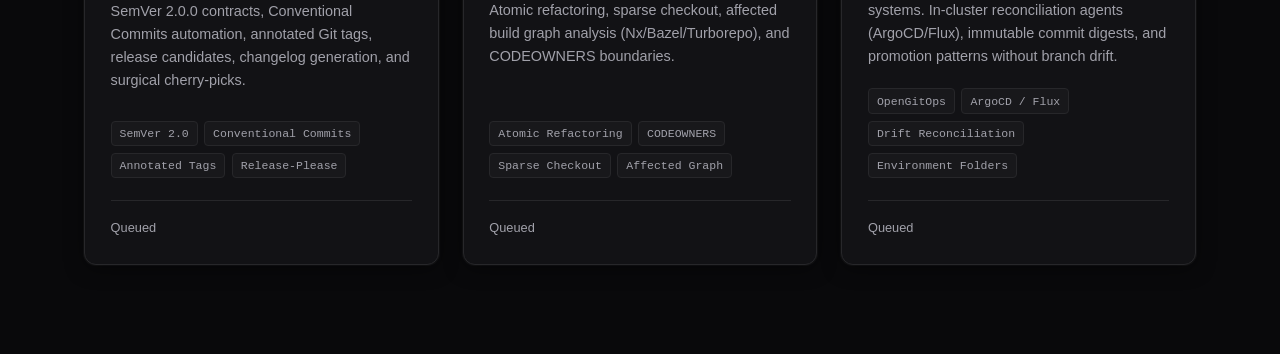
==== commit fc77bbdc: "feat: add lesson 04 on forensic git tools (bisect, blame, reflog) and atomic commits" ====
--- a/dashboard.html
+++ b/dashboard.html
@@ -113,19 +113,20 @@
         <div class="module-card" style="border-color: var(--accent-primary);">
           <div class="module-top">
             <span class="module-num">MOD 02</span>
-            <span class="status-badge active">● Active Lesson 03</span>
-          </div>
-          <h3 class="module-title">Feature Branching & GitHub Flow</h3>
-          <p class="module-desc">Lightweight topic branches, Pull Request lifecycle, branch protection rules, atomic continuous delivery, and avoiding branch aging debt.</p>
+            <span class="status-badge active">● Active Lessons 03 & 04</span>
+          </div>
+          <h3 class="module-title">Feature Branching & Investigation Tools</h3>
+          <p class="module-desc">Lightweight topic branches, Pull Request lifecycle, branch protection rules, Squash vs Merge, and forensic debugging with git bisect, blame, and reflog.</p>
           <div class="module-tags">
             <span class="tag">Topic Branches</span>
-            <span class="tag">PR Review Gates</span>
-            <span class="tag">Squash vs Merge</span>
-            <span class="tag">Continuous Deployment</span>
-          </div>
-          <div class="module-footer">
-            <a href="reference/feature-branching-and-github-flow.html" class="btn btn-sm">📑 Reference Sheet</a>
-            <a href="lessons/0003-feature-branches-and-github-flow.html" class="btn btn-sm btn-primary">Open Lesson 03 →</a>
+            <span class="tag">Squash & Merge</span>
+            <span class="tag">git bisect</span>
+            <span class="tag">git reflog</span>
+          </div>
+          <div class="module-footer" style="flex-wrap: wrap; gap: 0.5rem;">
+            <a href="reference/git-investigation-tools.html" class="btn btn-sm">📑 Tools Sheet</a>
+            <a href="lessons/0003-feature-branches-and-github-flow.html" class="btn btn-sm">Lesson 03</a>
+            <a href="lessons/0004-git-investigation-tools-and-atomic-commits.html" class="btn btn-sm btn-primary">Lesson 04 →</a>
           </div>
         </div>
 
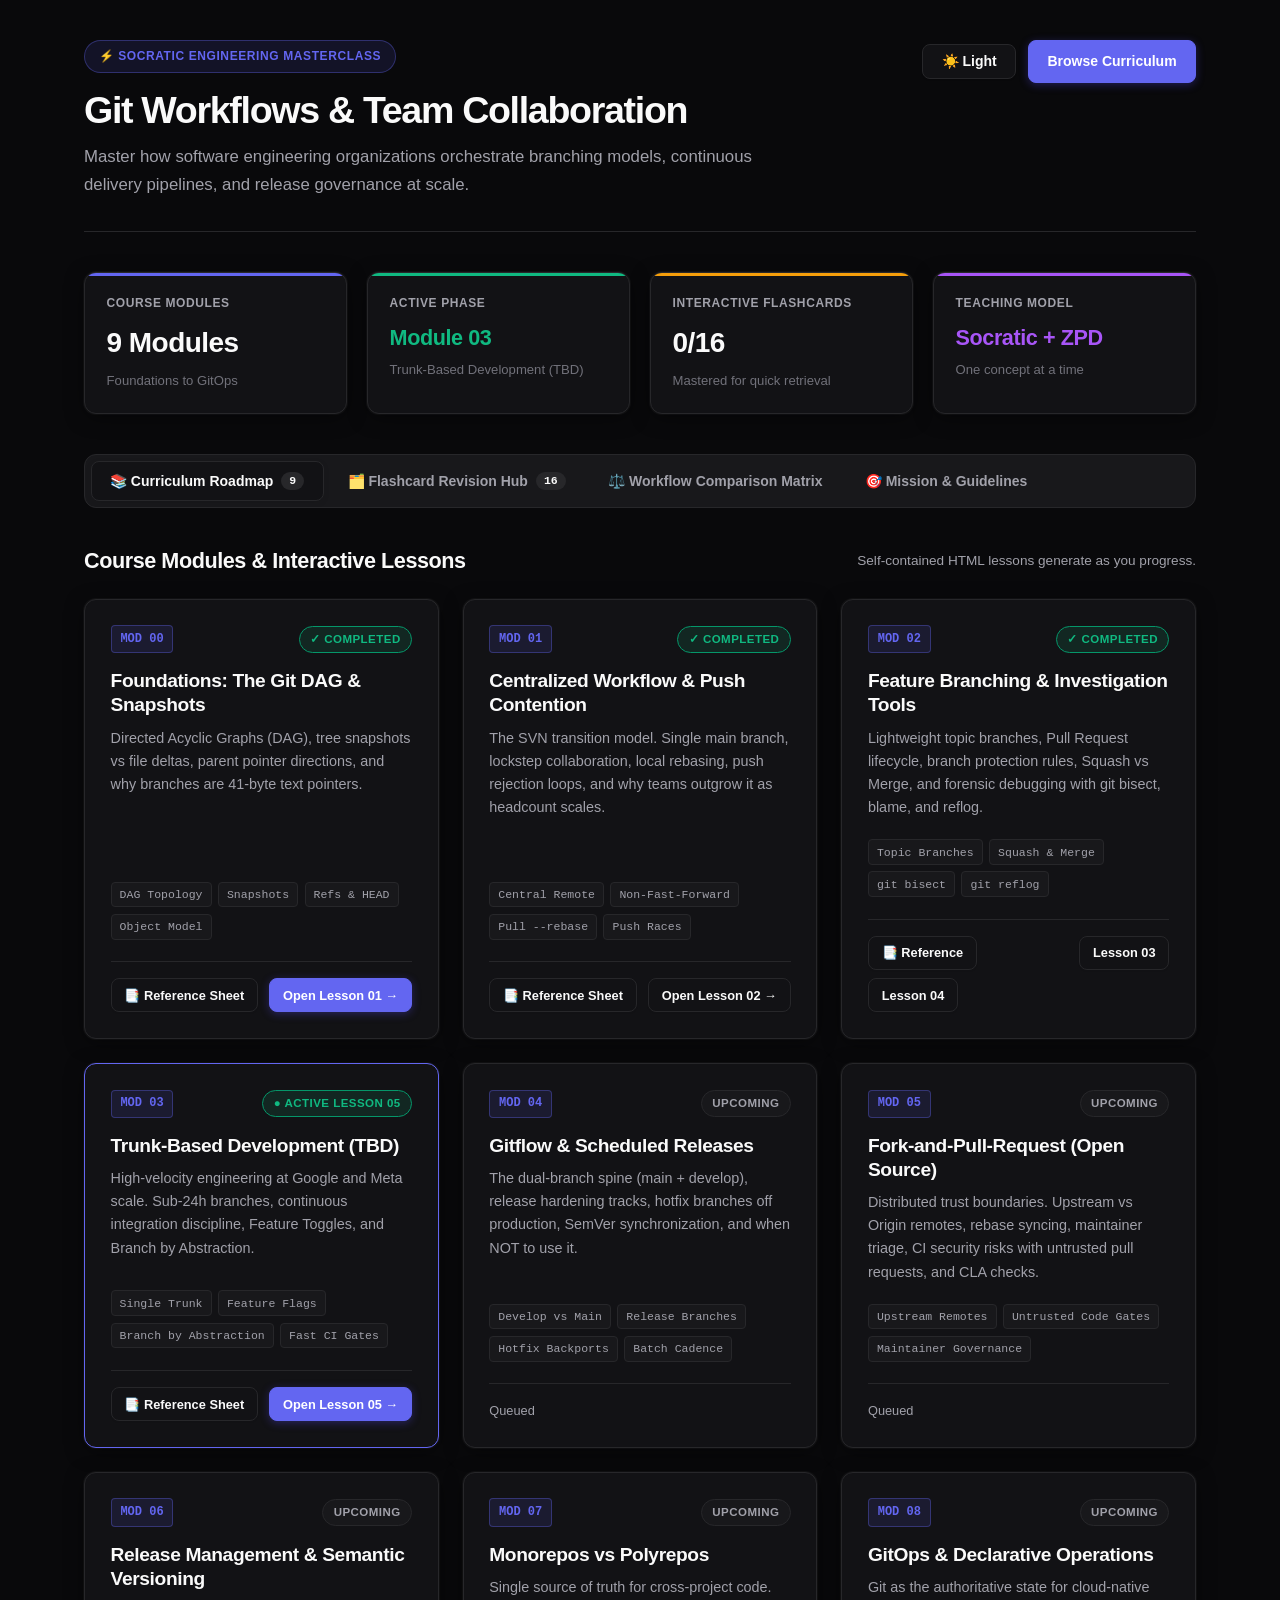
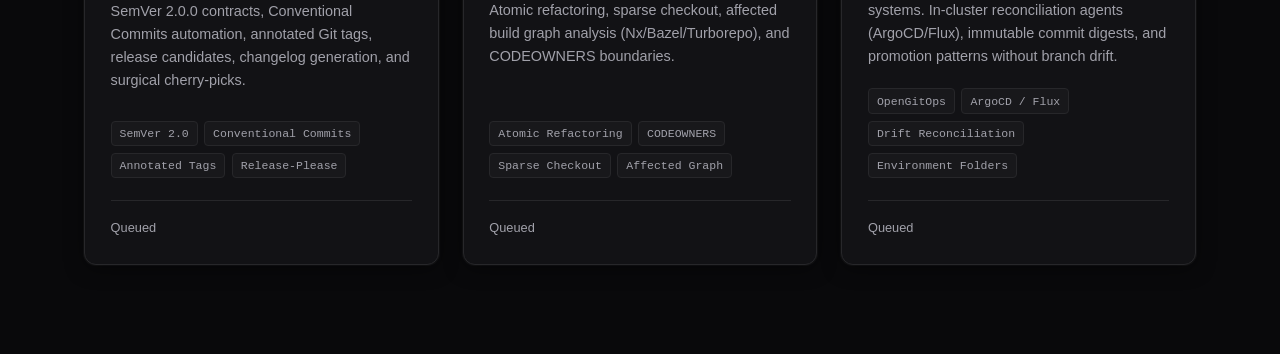
==== commit 4354bdeb: "feat: add lesson 05 on trunk-based development and feature flags, updated dashboard and glossary" ====
--- a/dashboard.html
+++ b/dashboard.html
@@ -30,8 +30,8 @@
       </div>
       <div class="metric-card success">
         <div class="metric-label">Active Phase</div>
-        <div class="metric-value" style="font-size: 1.35rem; color: var(--accent-success);">Module 02</div>
-        <div class="metric-sub">Feature Branching & GitHub Flow</div>
+        <div class="metric-value" style="font-size: 1.35rem; color: var(--accent-success);">Module 03</div>
+        <div class="metric-sub">Trunk-Based Development (TBD)</div>
       </div>
       <div class="metric-card warning">
         <div class="metric-label">Interactive Flashcards</div>
@@ -110,10 +110,10 @@
         </div>
 
         <!-- Module 2 -->
-        <div class="module-card" style="border-color: var(--accent-primary);">
+        <div class="module-card">
           <div class="module-top">
             <span class="module-num">MOD 02</span>
-            <span class="status-badge active">● Active Lessons 03 & 04</span>
+            <span class="status-badge active">✓ Completed</span>
           </div>
           <h3 class="module-title">Feature Branching & Investigation Tools</h3>
           <p class="module-desc">Lightweight topic branches, Pull Request lifecycle, branch protection rules, Squash vs Merge, and forensic debugging with git bisect, blame, and reflog.</p>
@@ -124,17 +124,17 @@
             <span class="tag">git reflog</span>
           </div>
           <div class="module-footer" style="flex-wrap: wrap; gap: 0.5rem;">
-            <a href="reference/git-investigation-tools.html" class="btn btn-sm">📑 Tools Sheet</a>
+            <a href="reference/feature-branching-and-github-flow.html" class="btn btn-sm">📑 Reference</a>
             <a href="lessons/0003-feature-branches-and-github-flow.html" class="btn btn-sm">Lesson 03</a>
-            <a href="lessons/0004-git-investigation-tools-and-atomic-commits.html" class="btn btn-sm btn-primary">Lesson 04 →</a>
+            <a href="lessons/0004-git-investigation-tools-and-atomic-commits.html" class="btn btn-sm">Lesson 04</a>
           </div>
         </div>
 
         <!-- Module 3 -->
-        <div class="module-card">
+        <div class="module-card" style="border-color: var(--accent-primary);">
           <div class="module-top">
             <span class="module-num">MOD 03</span>
-            <span class="status-badge upcoming">Upcoming</span>
+            <span class="status-badge active">● Active Lesson 05</span>
           </div>
           <h3 class="module-title">Trunk-Based Development (TBD)</h3>
           <p class="module-desc">High-velocity engineering at Google and Meta scale. Sub-24h branches, continuous integration discipline, Feature Toggles, and Branch by Abstraction.</p>
@@ -145,7 +145,8 @@
             <span class="tag">Fast CI Gates</span>
           </div>
           <div class="module-footer">
-            <span style="font-size: 0.8rem; color: var(--text-muted);">Queued</span>
+            <a href="reference/trunk-based-development.html" class="btn btn-sm">📑 Reference Sheet</a>
+            <a href="lessons/0005-trunk-based-development-and-feature-flags.html" class="btn btn-sm btn-primary">Open Lesson 05 →</a>
           </div>
         </div>
 
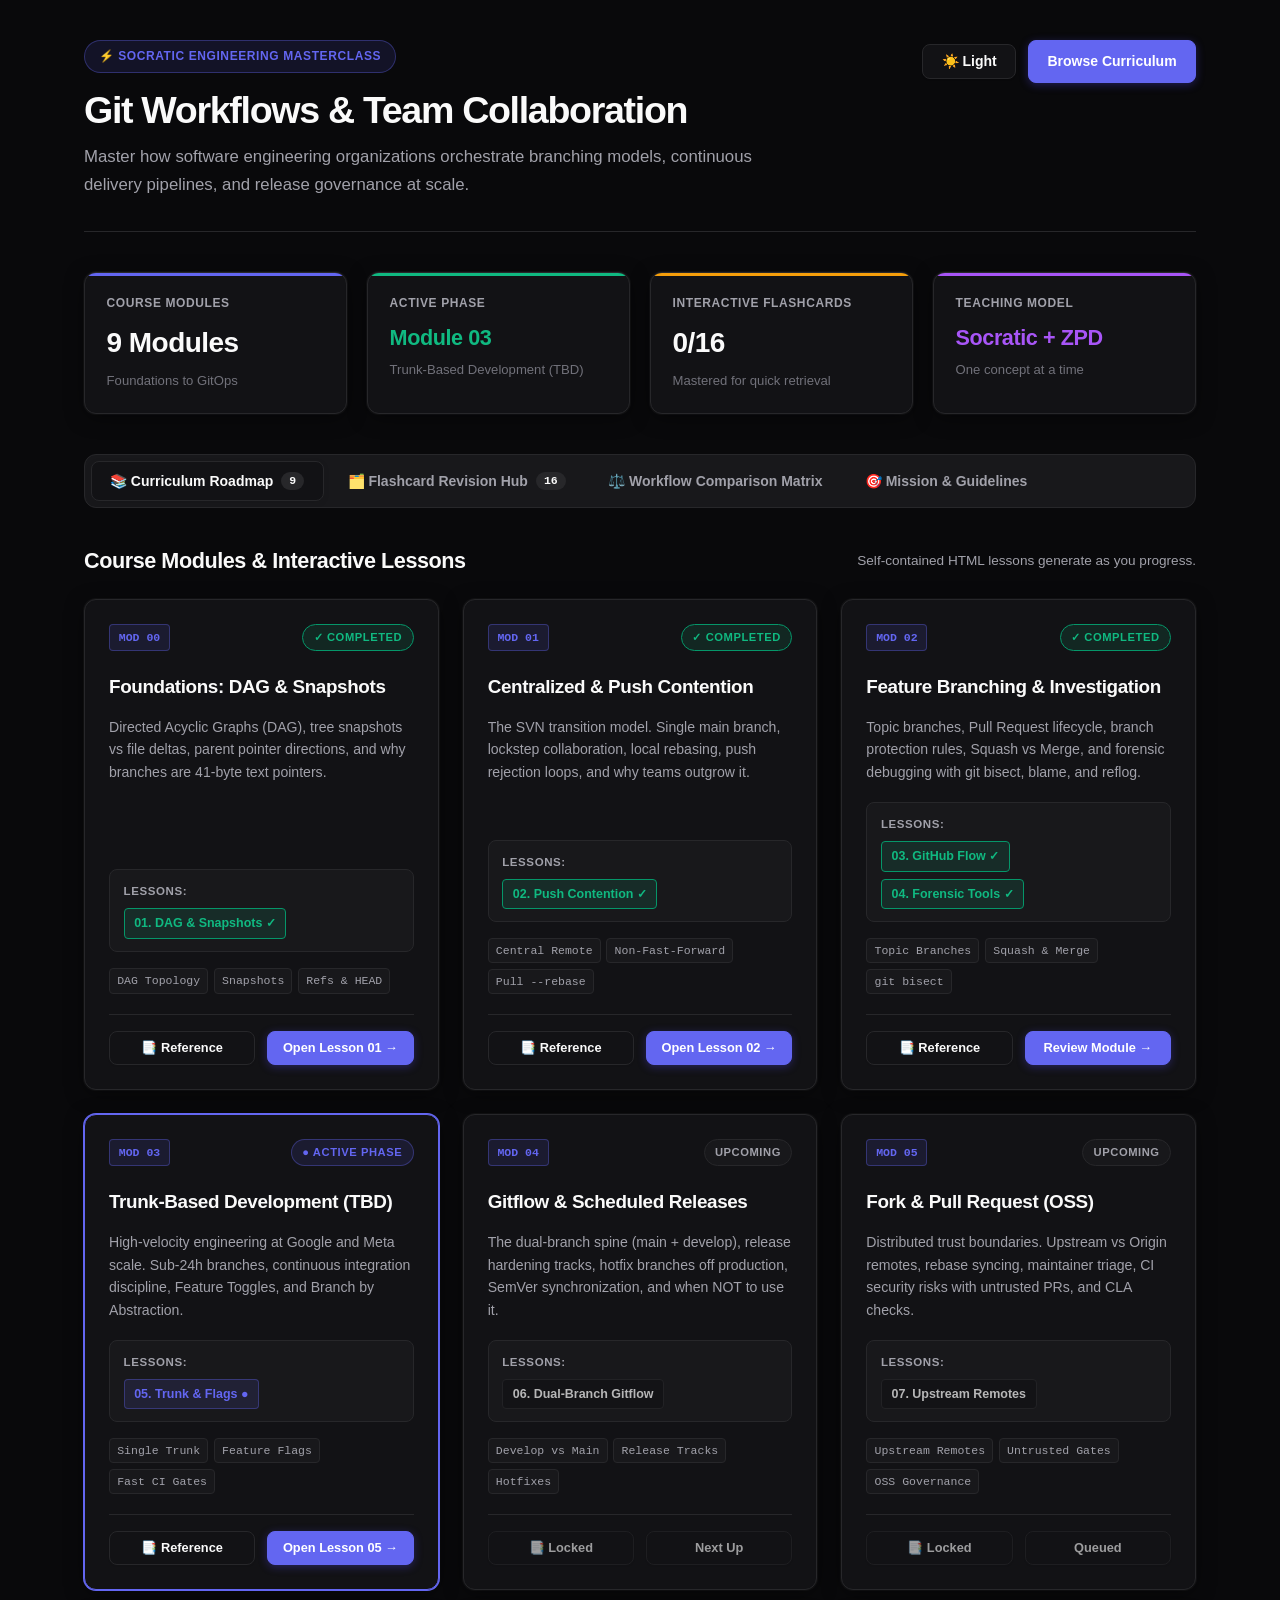
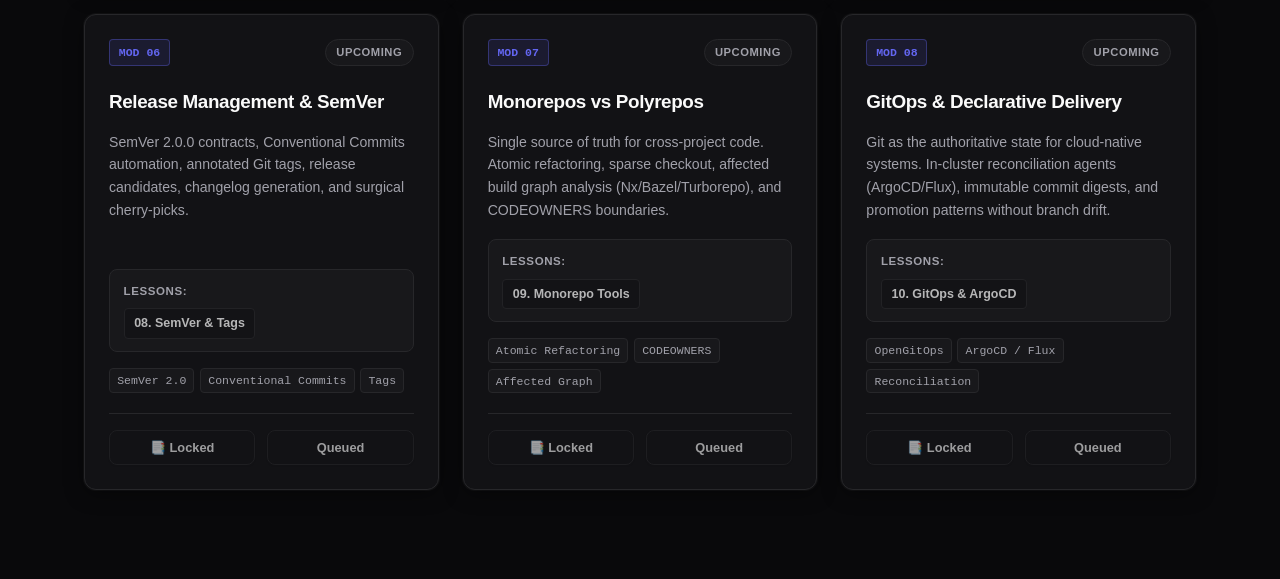
==== commit 4789ee76: "fix(ui): harmonize dashboard module card heights, button alignments, and lesson pill groups" ====
--- a/dashboard.html
+++ b/dashboard.html
@@ -4,7 +4,7 @@
   <meta charset="UTF-8">
   <meta name="viewport" content="width=device-width, initial-scale=1.0">
   <title>Engineering Git Workflows — Interactive Course Dashboard</title>
-  <link rel="stylesheet" href="assets/styles.css?v=2.0">
+  <link rel="stylesheet" href="assets/styles.css?v=2.1">
   <link rel="icon" href="data:image/svg+xml,<svg xmlns=%22http://www.w3.org/2000/svg%22 viewBox=%220 0 100 100%22><text y=%22.9em%22 font-size=%2290%22>🌿</text></svg>">
 </head>
 <body>
@@ -69,88 +69,120 @@
       </div>
 
       <div class="module-grid">
-        <!-- Module 0 -->
+        <!-- Module 00 -->
         <div class="module-card">
           <div class="module-top">
             <span class="module-num">MOD 00</span>
-            <span class="status-badge active">✓ Completed</span>
-          </div>
-          <h3 class="module-title">Foundations: The Git DAG & Snapshots</h3>
+            <span class="status-badge completed">✓ Completed</span>
+          </div>
+          <h3 class="module-title">Foundations: DAG & Snapshots</h3>
           <p class="module-desc">Directed Acyclic Graphs (DAG), tree snapshots vs file deltas, parent pointer directions, and why branches are 41-byte text pointers.</p>
+          
+          <div class="module-lessons-group">
+            <div class="lessons-header-text">Lessons:</div>
+            <div class="lesson-pill-row">
+              <a href="lessons/0001-the-git-dag-and-snapshots.html" class="lesson-pill completed">01. DAG & Snapshots ✓</a>
+            </div>
+          </div>
+
           <div class="module-tags">
             <span class="tag">DAG Topology</span>
             <span class="tag">Snapshots</span>
             <span class="tag">Refs & HEAD</span>
-            <span class="tag">Object Model</span>
-          </div>
-          <div class="module-footer">
-            <a href="reference/git-dag-and-object-model.html" class="btn btn-sm">📑 Reference Sheet</a>
+          </div>
+
+          <div class="module-footer">
+            <a href="reference/git-dag-and-object-model.html" class="btn btn-sm">📑 Reference</a>
             <a href="lessons/0001-the-git-dag-and-snapshots.html" class="btn btn-sm btn-primary">Open Lesson 01 →</a>
           </div>
         </div>
 
-        <!-- Module 1 -->
+        <!-- Module 01 -->
         <div class="module-card">
           <div class="module-top">
             <span class="module-num">MOD 01</span>
-            <span class="status-badge active">✓ Completed</span>
-          </div>
-          <h3 class="module-title">Centralized Workflow & Push Contention</h3>
-          <p class="module-desc">The SVN transition model. Single main branch, lockstep collaboration, local rebasing, push rejection loops, and why teams outgrow it as headcount scales.</p>
+            <span class="status-badge completed">✓ Completed</span>
+          </div>
+          <h3 class="module-title">Centralized & Push Contention</h3>
+          <p class="module-desc">The SVN transition model. Single main branch, lockstep collaboration, local rebasing, push rejection loops, and why teams outgrow it.</p>
+          
+          <div class="module-lessons-group">
+            <div class="lessons-header-text">Lessons:</div>
+            <div class="lesson-pill-row">
+              <a href="lessons/0002-centralized-workflow-and-push-rejections.html" class="lesson-pill completed">02. Push Contention ✓</a>
+            </div>
+          </div>
+
           <div class="module-tags">
             <span class="tag">Central Remote</span>
             <span class="tag">Non-Fast-Forward</span>
             <span class="tag">Pull --rebase</span>
-            <span class="tag">Push Races</span>
-          </div>
-          <div class="module-footer">
-            <a href="reference/centralized-workflow-mechanics.html" class="btn btn-sm">📑 Reference Sheet</a>
-            <a href="lessons/0002-centralized-workflow-and-push-rejections.html" class="btn btn-sm">Open Lesson 02 →</a>
-          </div>
-        </div>
-
-        <!-- Module 2 -->
+          </div>
+
+          <div class="module-footer">
+            <a href="reference/centralized-workflow-mechanics.html" class="btn btn-sm">📑 Reference</a>
+            <a href="lessons/0002-centralized-workflow-and-push-rejections.html" class="btn btn-sm btn-primary">Open Lesson 02 →</a>
+          </div>
+        </div>
+
+        <!-- Module 02 -->
         <div class="module-card">
           <div class="module-top">
             <span class="module-num">MOD 02</span>
-            <span class="status-badge active">✓ Completed</span>
-          </div>
-          <h3 class="module-title">Feature Branching & Investigation Tools</h3>
-          <p class="module-desc">Lightweight topic branches, Pull Request lifecycle, branch protection rules, Squash vs Merge, and forensic debugging with git bisect, blame, and reflog.</p>
+            <span class="status-badge completed">✓ Completed</span>
+          </div>
+          <h3 class="module-title">Feature Branching & Investigation</h3>
+          <p class="module-desc">Topic branches, Pull Request lifecycle, branch protection rules, Squash vs Merge, and forensic debugging with git bisect, blame, and reflog.</p>
+          
+          <div class="module-lessons-group">
+            <div class="lessons-header-text">Lessons:</div>
+            <div class="lesson-pill-row">
+              <a href="lessons/0003-feature-branches-and-github-flow.html" class="lesson-pill completed">03. GitHub Flow ✓</a>
+              <a href="lessons/0004-git-investigation-tools-and-atomic-commits.html" class="lesson-pill completed">04. Forensic Tools ✓</a>
+            </div>
+          </div>
+
           <div class="module-tags">
             <span class="tag">Topic Branches</span>
             <span class="tag">Squash & Merge</span>
             <span class="tag">git bisect</span>
-            <span class="tag">git reflog</span>
-          </div>
-          <div class="module-footer" style="flex-wrap: wrap; gap: 0.5rem;">
+          </div>
+
+          <div class="module-footer">
             <a href="reference/feature-branching-and-github-flow.html" class="btn btn-sm">📑 Reference</a>
-            <a href="lessons/0003-feature-branches-and-github-flow.html" class="btn btn-sm">Lesson 03</a>
-            <a href="lessons/0004-git-investigation-tools-and-atomic-commits.html" class="btn btn-sm">Lesson 04</a>
-          </div>
-        </div>
-
-        <!-- Module 3 -->
-        <div class="module-card" style="border-color: var(--accent-primary);">
+            <a href="lessons/0004-git-investigation-tools-and-atomic-commits.html" class="btn btn-sm btn-primary">Review Module →</a>
+          </div>
+        </div>
+
+        <!-- Module 03 -->
+        <div class="module-card is-active">
           <div class="module-top">
             <span class="module-num">MOD 03</span>
-            <span class="status-badge active">● Active Lesson 05</span>
+            <span class="status-badge active">● Active Phase</span>
           </div>
           <h3 class="module-title">Trunk-Based Development (TBD)</h3>
           <p class="module-desc">High-velocity engineering at Google and Meta scale. Sub-24h branches, continuous integration discipline, Feature Toggles, and Branch by Abstraction.</p>
+          
+          <div class="module-lessons-group">
+            <div class="lessons-header-text">Lessons:</div>
+            <div class="lesson-pill-row">
+              <a href="lessons/0005-trunk-based-development-and-feature-flags.html" class="lesson-pill active">05. Trunk & Flags ●</a>
+            </div>
+          </div>
+
           <div class="module-tags">
             <span class="tag">Single Trunk</span>
             <span class="tag">Feature Flags</span>
-            <span class="tag">Branch by Abstraction</span>
             <span class="tag">Fast CI Gates</span>
           </div>
-          <div class="module-footer">
-            <a href="reference/trunk-based-development.html" class="btn btn-sm">📑 Reference Sheet</a>
+
+          <div class="module-footer">
+            <a href="reference/trunk-based-development.html" class="btn btn-sm">📑 Reference</a>
             <a href="lessons/0005-trunk-based-development-and-feature-flags.html" class="btn btn-sm btn-primary">Open Lesson 05 →</a>
           </div>
         </div>
 
-        <!-- Module 4 -->
+        <!-- Module 04 -->
         <div class="module-card">
           <div class="module-top">
             <span class="module-num">MOD 04</span>
@@ -158,55 +190,83 @@
           </div>
           <h3 class="module-title">Gitflow & Scheduled Releases</h3>
           <p class="module-desc">The dual-branch spine (main + develop), release hardening tracks, hotfix branches off production, SemVer synchronization, and when NOT to use it.</p>
+          
+          <div class="module-lessons-group">
+            <div class="lessons-header-text">Lessons:</div>
+            <div class="lesson-pill-row">
+              <span class="lesson-pill" style="opacity: 0.7;">06. Dual-Branch Gitflow</span>
+            </div>
+          </div>
+
           <div class="module-tags">
             <span class="tag">Develop vs Main</span>
-            <span class="tag">Release Branches</span>
-            <span class="tag">Hotfix Backports</span>
-            <span class="tag">Batch Cadence</span>
-          </div>
-          <div class="module-footer">
-            <span style="font-size: 0.8rem; color: var(--text-muted);">Queued</span>
-          </div>
-        </div>
-
-        <!-- Module 5 -->
+            <span class="tag">Release Tracks</span>
+            <span class="tag">Hotfixes</span>
+          </div>
+
+          <div class="module-footer">
+            <span class="btn btn-sm" style="opacity: 0.6; cursor: not-allowed;">📑 Locked</span>
+            <span class="btn btn-sm" style="opacity: 0.6; cursor: not-allowed;">Next Up</span>
+          </div>
+        </div>
+
+        <!-- Module 05 -->
         <div class="module-card">
           <div class="module-top">
             <span class="module-num">MOD 05</span>
             <span class="status-badge upcoming">Upcoming</span>
           </div>
-          <h3 class="module-title">Fork-and-Pull-Request (Open Source)</h3>
-          <p class="module-desc">Distributed trust boundaries. Upstream vs Origin remotes, rebase syncing, maintainer triage, CI security risks with untrusted pull requests, and CLA checks.</p>
+          <h3 class="module-title">Fork & Pull Request (OSS)</h3>
+          <p class="module-desc">Distributed trust boundaries. Upstream vs Origin remotes, rebase syncing, maintainer triage, CI security risks with untrusted PRs, and CLA checks.</p>
+          
+          <div class="module-lessons-group">
+            <div class="lessons-header-text">Lessons:</div>
+            <div class="lesson-pill-row">
+              <span class="lesson-pill" style="opacity: 0.7;">07. Upstream Remotes</span>
+            </div>
+          </div>
+
           <div class="module-tags">
             <span class="tag">Upstream Remotes</span>
-            <span class="tag">Untrusted Code Gates</span>
-            <span class="tag">Maintainer Governance</span>
-          </div>
-          <div class="module-footer">
-            <span style="font-size: 0.8rem; color: var(--text-muted);">Queued</span>
-          </div>
-        </div>
-
-        <!-- Module 6 -->
+            <span class="tag">Untrusted Gates</span>
+            <span class="tag">OSS Governance</span>
+          </div>
+
+          <div class="module-footer">
+            <span class="btn btn-sm" style="opacity: 0.6; cursor: not-allowed;">📑 Locked</span>
+            <span class="btn btn-sm" style="opacity: 0.6; cursor: not-allowed;">Queued</span>
+          </div>
+        </div>
+
+        <!-- Module 06 -->
         <div class="module-card">
           <div class="module-top">
             <span class="module-num">MOD 06</span>
             <span class="status-badge upcoming">Upcoming</span>
           </div>
-          <h3 class="module-title">Release Management & Semantic Versioning</h3>
+          <h3 class="module-title">Release Management & SemVer</h3>
           <p class="module-desc">SemVer 2.0.0 contracts, Conventional Commits automation, annotated Git tags, release candidates, changelog generation, and surgical cherry-picks.</p>
+          
+          <div class="module-lessons-group">
+            <div class="lessons-header-text">Lessons:</div>
+            <div class="lesson-pill-row">
+              <span class="lesson-pill" style="opacity: 0.7;">08. SemVer & Tags</span>
+            </div>
+          </div>
+
           <div class="module-tags">
             <span class="tag">SemVer 2.0</span>
             <span class="tag">Conventional Commits</span>
-            <span class="tag">Annotated Tags</span>
-            <span class="tag">Release-Please</span>
-          </div>
-          <div class="module-footer">
-            <span style="font-size: 0.8rem; color: var(--text-muted);">Queued</span>
-          </div>
-        </div>
-
-        <!-- Module 7 -->
+            <span class="tag">Tags</span>
+          </div>
+
+          <div class="module-footer">
+            <span class="btn btn-sm" style="opacity: 0.6; cursor: not-allowed;">📑 Locked</span>
+            <span class="btn btn-sm" style="opacity: 0.6; cursor: not-allowed;">Queued</span>
+          </div>
+        </div>
+
+        <!-- Module 07 -->
         <div class="module-card">
           <div class="module-top">
             <span class="module-num">MOD 07</span>
@@ -214,33 +274,51 @@
           </div>
           <h3 class="module-title">Monorepos vs Polyrepos</h3>
           <p class="module-desc">Single source of truth for cross-project code. Atomic refactoring, sparse checkout, affected build graph analysis (Nx/Bazel/Turborepo), and CODEOWNERS boundaries.</p>
+          
+          <div class="module-lessons-group">
+            <div class="lessons-header-text">Lessons:</div>
+            <div class="lesson-pill-row">
+              <span class="lesson-pill" style="opacity: 0.7;">09. Monorepo Tools</span>
+            </div>
+          </div>
+
           <div class="module-tags">
             <span class="tag">Atomic Refactoring</span>
             <span class="tag">CODEOWNERS</span>
-            <span class="tag">Sparse Checkout</span>
             <span class="tag">Affected Graph</span>
           </div>
-          <div class="module-footer">
-            <span style="font-size: 0.8rem; color: var(--text-muted);">Queued</span>
-          </div>
-        </div>
-
-        <!-- Module 8 -->
+
+          <div class="module-footer">
+            <span class="btn btn-sm" style="opacity: 0.6; cursor: not-allowed;">📑 Locked</span>
+            <span class="btn btn-sm" style="opacity: 0.6; cursor: not-allowed;">Queued</span>
+          </div>
+        </div>
+
+        <!-- Module 08 -->
         <div class="module-card">
           <div class="module-top">
             <span class="module-num">MOD 08</span>
             <span class="status-badge upcoming">Upcoming</span>
           </div>
-          <h3 class="module-title">GitOps & Declarative Operations</h3>
+          <h3 class="module-title">GitOps & Declarative Delivery</h3>
           <p class="module-desc">Git as the authoritative state for cloud-native systems. In-cluster reconciliation agents (ArgoCD/Flux), immutable commit digests, and promotion patterns without branch drift.</p>
+          
+          <div class="module-lessons-group">
+            <div class="lessons-header-text">Lessons:</div>
+            <div class="lesson-pill-row">
+              <span class="lesson-pill" style="opacity: 0.7;">10. GitOps & ArgoCD</span>
+            </div>
+          </div>
+
           <div class="module-tags">
             <span class="tag">OpenGitOps</span>
             <span class="tag">ArgoCD / Flux</span>
-            <span class="tag">Drift Reconciliation</span>
-            <span class="tag">Environment Folders</span>
-          </div>
-          <div class="module-footer">
-            <span style="font-size: 0.8rem; color: var(--text-muted);">Queued</span>
+            <span class="tag">Reconciliation</span>
+          </div>
+
+          <div class="module-footer">
+            <span class="btn btn-sm" style="opacity: 0.6; cursor: not-allowed;">📑 Locked</span>
+            <span class="btn btn-sm" style="opacity: 0.6; cursor: not-allowed;">Queued</span>
           </div>
         </div>
       </div>
@@ -407,6 +485,6 @@
 
   </div>
 
-  <script src="assets/app.js?v=2.0"></script>
+  <script src="assets/app.js?v=2.1"></script>
 </body>
 </html>
--- a/assets/styles.css
+++ b/assets/styles.css
@@ -352,17 +352,19 @@
   grid-template-columns: repeat(auto-fill, minmax(350px, 1fr));
   gap: 1.5rem;
   margin-bottom: 3rem;
+  align-items: stretch;
 }
 
 .module-card {
   background: var(--bg-surface);
-  border: 1px solid var(--border-subtle);
+  border: 1.5px solid var(--border-subtle);
   border-radius: var(--radius-md);
-  padding: 1.6rem;
+  padding: 1.5rem;
   display: flex;
   flex-direction: column;
   transition: var(--transition-smooth);
   box-shadow: var(--shadow-card);
+  position: relative;
 }
 
 .module-card:hover {
@@ -371,15 +373,20 @@
   box-shadow: var(--shadow-elevated);
 }
 
+.module-card.is-active {
+  border-color: var(--accent-primary);
+  box-shadow: 0 0 0 1px var(--accent-primary), var(--shadow-card);
+}
+
 .module-top {
   display: flex;
   justify-content: space-between;
   align-items: center;
-  margin-bottom: 1rem;
+  margin-bottom: 0.85rem;
 }
 
 .module-num {
-  font-size: 0.75rem;
+  font-size: 0.72rem;
   font-family: var(--font-mono);
   font-weight: 700;
   padding: 0.2rem 0.55rem;
@@ -393,15 +400,21 @@
   display: inline-flex;
   align-items: center;
   gap: 0.35rem;
-  font-size: 0.72rem;
+  font-size: 0.7rem;
   font-weight: 700;
   text-transform: uppercase;
-  letter-spacing: 0.04em;
+  letter-spacing: 0.05em;
   padding: 0.2rem 0.65rem;
   border-radius: var(--radius-full);
 }
 
 .status-badge.active {
+  background: var(--accent-primary-light);
+  border: 1px solid var(--accent-primary-border);
+  color: var(--accent-primary);
+}
+
+.status-badge.completed {
   background: var(--accent-success-bg);
   border: 1px solid var(--accent-success-border);
   color: var(--accent-success);
@@ -414,24 +427,85 @@
 }
 
 .module-title {
-  font-size: 1.2rem;
-  font-weight: 700;
-  margin-bottom: 0.6rem;
+  font-size: 1.18rem;
+  font-weight: 700;
+  line-height: 1.35;
+  margin-bottom: 0.5rem;
+  min-height: 2.7rem;
+  display: flex;
+  align-items: center;
 }
 
 .module-desc {
-  font-size: 0.9rem;
+  font-size: 0.88rem;
   color: var(--text-muted);
   line-height: 1.6;
+  margin-bottom: 1.15rem;
+  flex-grow: 1;
+}
+
+/* Lesson Pills inside Module Card */
+.module-lessons-group {
+  margin-bottom: 1rem;
+  padding: 0.75rem 0.85rem;
+  background: var(--bg-surface-elevated);
+  border: 1px solid var(--border-subtle);
+  border-radius: var(--radius-sm);
+}
+
+.lessons-header-text {
+  font-size: 0.72rem;
+  font-weight: 700;
+  text-transform: uppercase;
+  letter-spacing: 0.05em;
+  color: var(--text-muted);
+  margin-bottom: 0.45rem;
+}
+
+.lesson-pill-row {
+  display: flex;
+  flex-wrap: wrap;
+  gap: 0.45rem;
+}
+
+.lesson-pill {
+  display: inline-flex;
+  align-items: center;
+  gap: 0.35rem;
+  padding: 0.25rem 0.6rem;
+  border-radius: var(--radius-xs);
+  font-size: 0.78rem;
+  font-weight: 600;
+  text-decoration: none !important;
+  background: var(--bg-surface);
+  border: 1px solid var(--border-subtle);
+  color: var(--text-heading);
+  transition: var(--transition-fast);
+}
+
+.lesson-pill:hover {
+  border-color: var(--border-focus);
+  background: var(--bg-surface-hover);
+}
+
+.lesson-pill.completed {
+  border-color: var(--accent-success-border);
+  color: var(--accent-success);
+  background: var(--accent-success-bg);
+}
+
+.lesson-pill.active {
+  border-color: var(--accent-primary-border);
+  color: var(--accent-primary);
+  background: var(--accent-primary-light);
+}
+
+.module-tags {
+  display: flex;
+  flex-wrap: wrap;
+  gap: 0.35rem;
   margin-bottom: 1.25rem;
-  flex-grow: 1;
-}
-
-.module-tags {
-  display: flex;
-  flex-wrap: wrap;
-  gap: 0.4rem;
-  margin-bottom: 1.35rem;
+  min-height: 1.6rem;
 }
 
 .tag {
@@ -440,16 +514,24 @@
   background: var(--bg-surface-elevated);
   border: 1px solid var(--border-subtle);
   color: var(--text-muted);
-  padding: 0.15rem 0.5rem;
+  padding: 0.12rem 0.45rem;
   border-radius: var(--radius-xs);
 }
 
 .module-footer {
+  margin-top: auto;
   padding-top: 1rem;
   border-top: 1px solid var(--border-subtle);
   display: flex;
   justify-content: space-between;
   align-items: center;
+  gap: 0.75rem;
+}
+
+.module-footer .btn {
+  flex: 1 1 0;
+  text-align: center;
+  white-space: nowrap;
 }
 
 /* Terminal & Code Windows (macOS Style Bar with high contrast) */
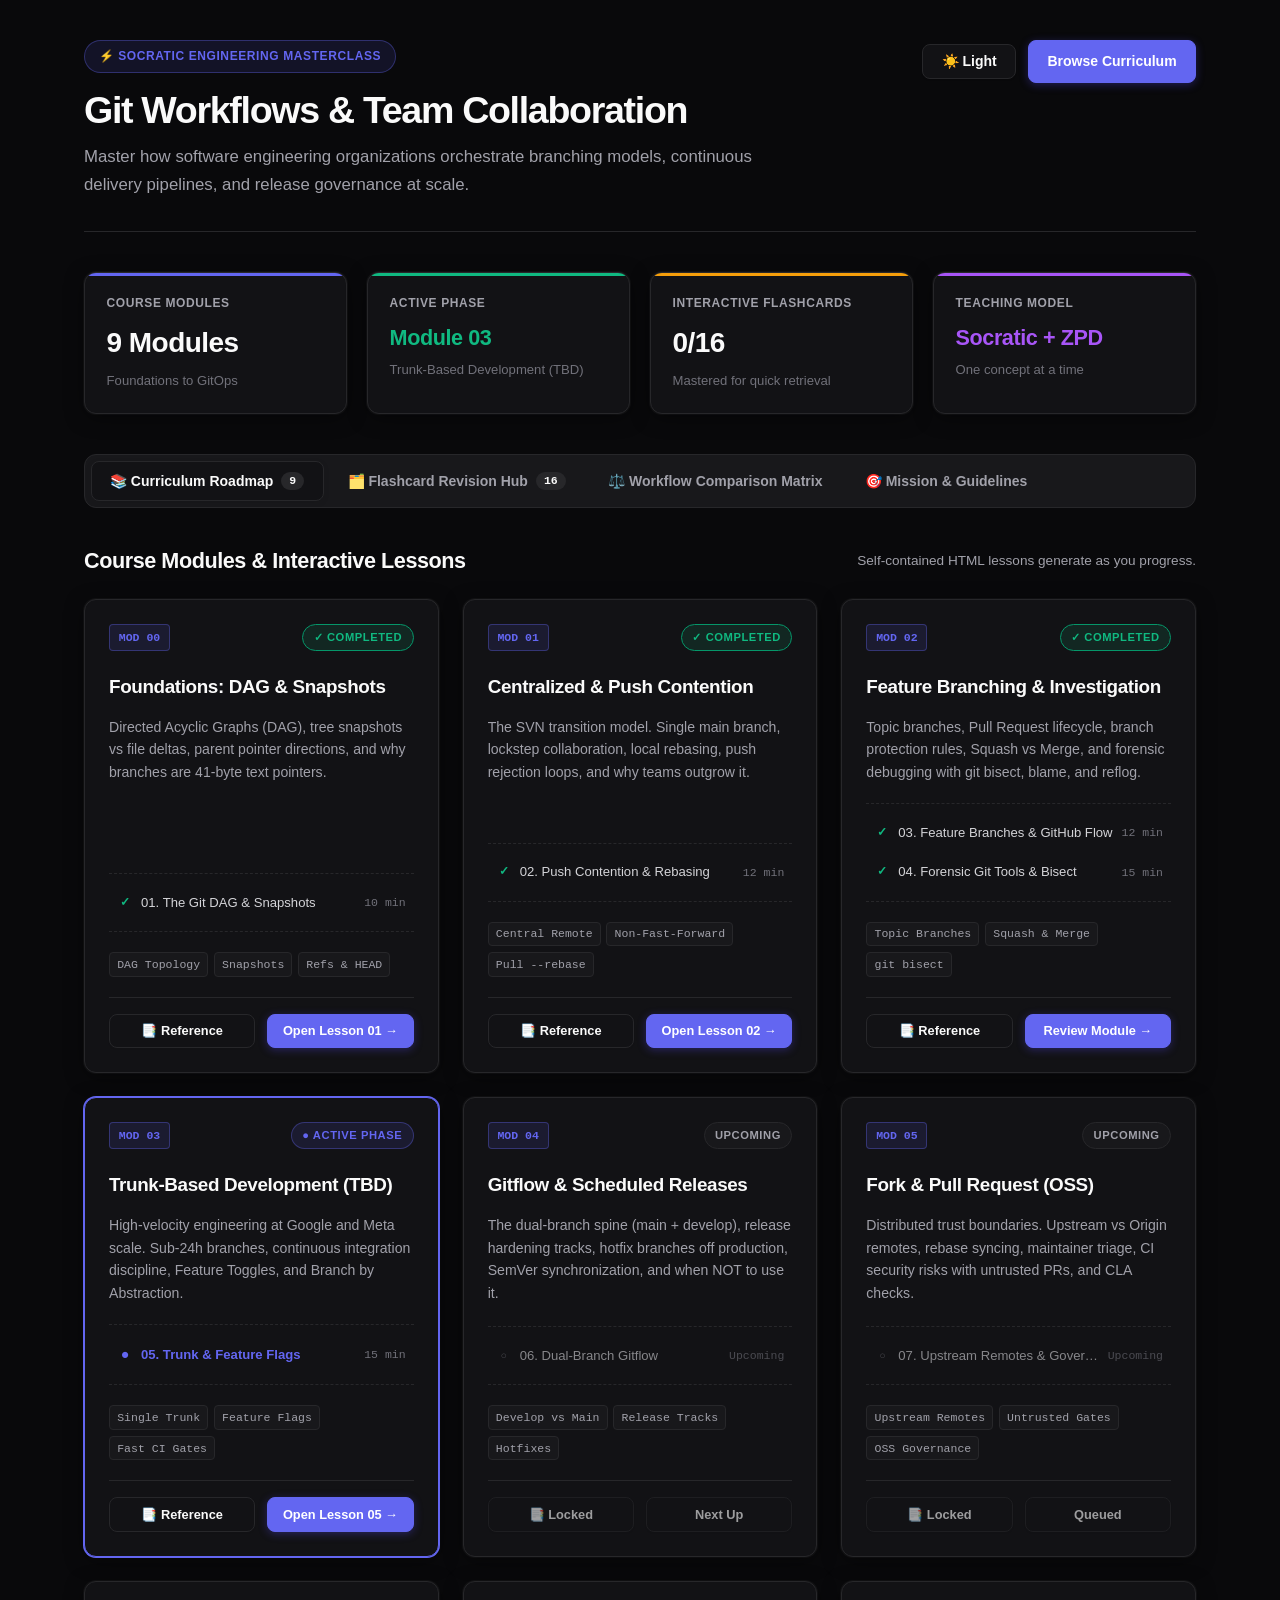
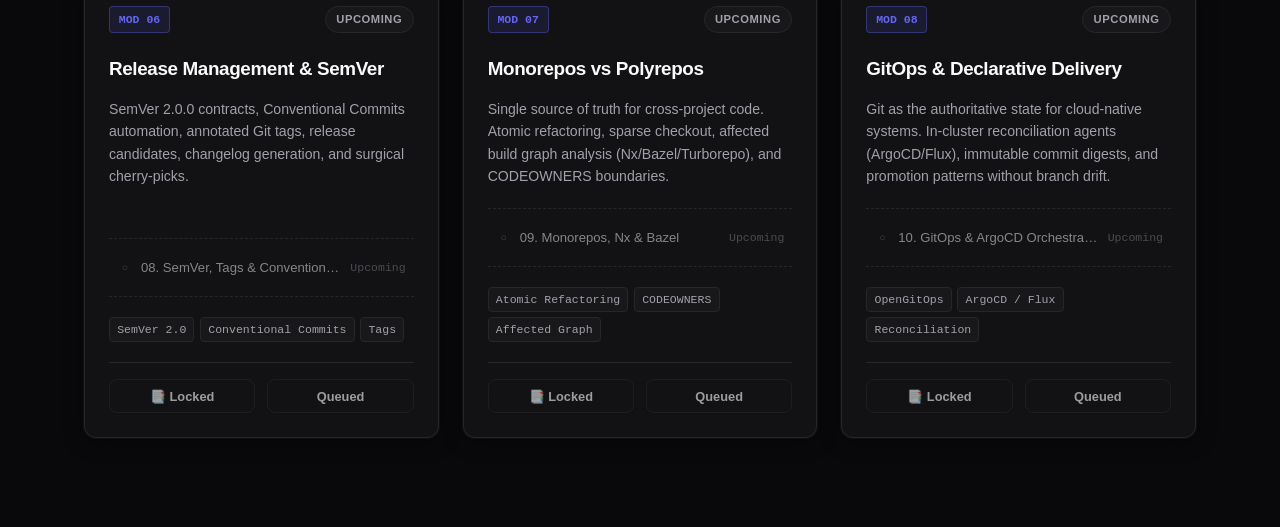
==== commit b01fd245: "refactor(ui): replace forced lesson pills with seamless chapter syllabus list across module cards" ====
--- a/dashboard.html
+++ b/dashboard.html
@@ -4,7 +4,7 @@
   <meta charset="UTF-8">
   <meta name="viewport" content="width=device-width, initial-scale=1.0">
   <title>Engineering Git Workflows — Interactive Course Dashboard</title>
-  <link rel="stylesheet" href="assets/styles.css?v=2.1">
+  <link rel="stylesheet" href="assets/styles.css?v=2.2">
   <link rel="icon" href="data:image/svg+xml,<svg xmlns=%22http://www.w3.org/2000/svg%22 viewBox=%220 0 100 100%22><text y=%22.9em%22 font-size=%2290%22>🌿</text></svg>">
 </head>
 <body>
@@ -78,11 +78,14 @@
           <h3 class="module-title">Foundations: DAG & Snapshots</h3>
           <p class="module-desc">Directed Acyclic Graphs (DAG), tree snapshots vs file deltas, parent pointer directions, and why branches are 41-byte text pointers.</p>
           
-          <div class="module-lessons-group">
-            <div class="lessons-header-text">Lessons:</div>
-            <div class="lesson-pill-row">
-              <a href="lessons/0001-the-git-dag-and-snapshots.html" class="lesson-pill completed">01. DAG & Snapshots ✓</a>
-            </div>
+          <div class="module-syllabus">
+            <a href="lessons/0001-the-git-dag-and-snapshots.html" class="syllabus-row">
+              <div class="syllabus-left">
+                <span class="syllabus-icon done">✓</span>
+                <span class="syllabus-title">01. The Git DAG & Snapshots</span>
+              </div>
+              <span class="syllabus-time">10 min</span>
+            </a>
           </div>
 
           <div class="module-tags">
@@ -106,11 +109,14 @@
           <h3 class="module-title">Centralized & Push Contention</h3>
           <p class="module-desc">The SVN transition model. Single main branch, lockstep collaboration, local rebasing, push rejection loops, and why teams outgrow it.</p>
           
-          <div class="module-lessons-group">
-            <div class="lessons-header-text">Lessons:</div>
-            <div class="lesson-pill-row">
-              <a href="lessons/0002-centralized-workflow-and-push-rejections.html" class="lesson-pill completed">02. Push Contention ✓</a>
-            </div>
+          <div class="module-syllabus">
+            <a href="lessons/0002-centralized-workflow-and-push-rejections.html" class="syllabus-row">
+              <div class="syllabus-left">
+                <span class="syllabus-icon done">✓</span>
+                <span class="syllabus-title">02. Push Contention & Rebasing</span>
+              </div>
+              <span class="syllabus-time">12 min</span>
+            </a>
           </div>
 
           <div class="module-tags">
@@ -134,12 +140,21 @@
           <h3 class="module-title">Feature Branching & Investigation</h3>
           <p class="module-desc">Topic branches, Pull Request lifecycle, branch protection rules, Squash vs Merge, and forensic debugging with git bisect, blame, and reflog.</p>
           
-          <div class="module-lessons-group">
-            <div class="lessons-header-text">Lessons:</div>
-            <div class="lesson-pill-row">
-              <a href="lessons/0003-feature-branches-and-github-flow.html" class="lesson-pill completed">03. GitHub Flow ✓</a>
-              <a href="lessons/0004-git-investigation-tools-and-atomic-commits.html" class="lesson-pill completed">04. Forensic Tools ✓</a>
-            </div>
+          <div class="module-syllabus">
+            <a href="lessons/0003-feature-branches-and-github-flow.html" class="syllabus-row">
+              <div class="syllabus-left">
+                <span class="syllabus-icon done">✓</span>
+                <span class="syllabus-title">03. Feature Branches & GitHub Flow</span>
+              </div>
+              <span class="syllabus-time">12 min</span>
+            </a>
+            <a href="lessons/0004-git-investigation-tools-and-atomic-commits.html" class="syllabus-row">
+              <div class="syllabus-left">
+                <span class="syllabus-icon done">✓</span>
+                <span class="syllabus-title">04. Forensic Git Tools & Bisect</span>
+              </div>
+              <span class="syllabus-time">15 min</span>
+            </a>
           </div>
 
           <div class="module-tags">
@@ -163,11 +178,14 @@
           <h3 class="module-title">Trunk-Based Development (TBD)</h3>
           <p class="module-desc">High-velocity engineering at Google and Meta scale. Sub-24h branches, continuous integration discipline, Feature Toggles, and Branch by Abstraction.</p>
           
-          <div class="module-lessons-group">
-            <div class="lessons-header-text">Lessons:</div>
-            <div class="lesson-pill-row">
-              <a href="lessons/0005-trunk-based-development-and-feature-flags.html" class="lesson-pill active">05. Trunk & Flags ●</a>
-            </div>
+          <div class="module-syllabus">
+            <a href="lessons/0005-trunk-based-development-and-feature-flags.html" class="syllabus-row active">
+              <div class="syllabus-left">
+                <span class="syllabus-icon current">●</span>
+                <span class="syllabus-title">05. Trunk & Feature Flags</span>
+              </div>
+              <span class="syllabus-time">15 min</span>
+            </a>
           </div>
 
           <div class="module-tags">
@@ -191,10 +209,13 @@
           <h3 class="module-title">Gitflow & Scheduled Releases</h3>
           <p class="module-desc">The dual-branch spine (main + develop), release hardening tracks, hotfix branches off production, SemVer synchronization, and when NOT to use it.</p>
           
-          <div class="module-lessons-group">
-            <div class="lessons-header-text">Lessons:</div>
-            <div class="lesson-pill-row">
-              <span class="lesson-pill" style="opacity: 0.7;">06. Dual-Branch Gitflow</span>
+          <div class="module-syllabus">
+            <div class="syllabus-row" style="opacity: 0.6; cursor: default;">
+              <div class="syllabus-left">
+                <span class="syllabus-icon locked">○</span>
+                <span class="syllabus-title">06. Dual-Branch Gitflow</span>
+              </div>
+              <span class="syllabus-time">Upcoming</span>
             </div>
           </div>
 
@@ -219,10 +240,13 @@
           <h3 class="module-title">Fork & Pull Request (OSS)</h3>
           <p class="module-desc">Distributed trust boundaries. Upstream vs Origin remotes, rebase syncing, maintainer triage, CI security risks with untrusted PRs, and CLA checks.</p>
           
-          <div class="module-lessons-group">
-            <div class="lessons-header-text">Lessons:</div>
-            <div class="lesson-pill-row">
-              <span class="lesson-pill" style="opacity: 0.7;">07. Upstream Remotes</span>
+          <div class="module-syllabus">
+            <div class="syllabus-row" style="opacity: 0.6; cursor: default;">
+              <div class="syllabus-left">
+                <span class="syllabus-icon locked">○</span>
+                <span class="syllabus-title">07. Upstream Remotes & Governance</span>
+              </div>
+              <span class="syllabus-time">Upcoming</span>
             </div>
           </div>
 
@@ -247,10 +271,13 @@
           <h3 class="module-title">Release Management & SemVer</h3>
           <p class="module-desc">SemVer 2.0.0 contracts, Conventional Commits automation, annotated Git tags, release candidates, changelog generation, and surgical cherry-picks.</p>
           
-          <div class="module-lessons-group">
-            <div class="lessons-header-text">Lessons:</div>
-            <div class="lesson-pill-row">
-              <span class="lesson-pill" style="opacity: 0.7;">08. SemVer & Tags</span>
+          <div class="module-syllabus">
+            <div class="syllabus-row" style="opacity: 0.6; cursor: default;">
+              <div class="syllabus-left">
+                <span class="syllabus-icon locked">○</span>
+                <span class="syllabus-title">08. SemVer, Tags & Conventional Commits</span>
+              </div>
+              <span class="syllabus-time">Upcoming</span>
             </div>
           </div>
 
@@ -275,10 +302,13 @@
           <h3 class="module-title">Monorepos vs Polyrepos</h3>
           <p class="module-desc">Single source of truth for cross-project code. Atomic refactoring, sparse checkout, affected build graph analysis (Nx/Bazel/Turborepo), and CODEOWNERS boundaries.</p>
           
-          <div class="module-lessons-group">
-            <div class="lessons-header-text">Lessons:</div>
-            <div class="lesson-pill-row">
-              <span class="lesson-pill" style="opacity: 0.7;">09. Monorepo Tools</span>
+          <div class="module-syllabus">
+            <div class="syllabus-row" style="opacity: 0.6; cursor: default;">
+              <div class="syllabus-left">
+                <span class="syllabus-icon locked">○</span>
+                <span class="syllabus-title">09. Monorepos, Nx & Bazel</span>
+              </div>
+              <span class="syllabus-time">Upcoming</span>
             </div>
           </div>
 
@@ -303,10 +333,13 @@
           <h3 class="module-title">GitOps & Declarative Delivery</h3>
           <p class="module-desc">Git as the authoritative state for cloud-native systems. In-cluster reconciliation agents (ArgoCD/Flux), immutable commit digests, and promotion patterns without branch drift.</p>
           
-          <div class="module-lessons-group">
-            <div class="lessons-header-text">Lessons:</div>
-            <div class="lesson-pill-row">
-              <span class="lesson-pill" style="opacity: 0.7;">10. GitOps & ArgoCD</span>
+          <div class="module-syllabus">
+            <div class="syllabus-row" style="opacity: 0.6; cursor: default;">
+              <div class="syllabus-left">
+                <span class="syllabus-icon locked">○</span>
+                <span class="syllabus-title">10. GitOps & ArgoCD Orchestration</span>
+              </div>
+              <span class="syllabus-time">Upcoming</span>
             </div>
           </div>
 
@@ -485,6 +518,6 @@
 
   </div>
 
-  <script src="assets/app.js?v=2.1"></script>
+  <script src="assets/app.js?v=2.2"></script>
 </body>
 </html>
--- a/assets/styles.css
+++ b/assets/styles.css
@@ -440,64 +440,87 @@
   font-size: 0.88rem;
   color: var(--text-muted);
   line-height: 1.6;
-  margin-bottom: 1.15rem;
+  margin-bottom: 1.25rem;
   flex-grow: 1;
 }
 
-/* Lesson Pills inside Module Card */
-.module-lessons-group {
-  margin-bottom: 1rem;
-  padding: 0.75rem 0.85rem;
+/* Seamless Integrated Lesson Syllabus List */
+.module-syllabus {
+  border-top: 1px dashed var(--border-subtle);
+  border-bottom: 1px dashed var(--border-subtle);
+  padding: 0.75rem 0;
+  margin-bottom: 1.25rem;
+  display: flex;
+  flex-direction: column;
+  gap: 0.4rem;
+}
+
+.syllabus-row {
+  display: flex;
+  align-items: center;
+  justify-content: space-between;
+  padding: 0.35rem 0.5rem;
+  border-radius: var(--radius-xs);
+  font-size: 0.82rem;
+  color: var(--text-body);
+  text-decoration: none !important;
+  transition: var(--transition-fast);
+}
+
+.syllabus-row:hover {
   background: var(--bg-surface-elevated);
-  border: 1px solid var(--border-subtle);
-  border-radius: var(--radius-sm);
-}
-
-.lessons-header-text {
+  color: var(--text-heading);
+}
+
+.syllabus-left {
+  display: flex;
+  align-items: center;
+  gap: 0.5rem;
+  overflow: hidden;
+  text-overflow: ellipsis;
+  white-space: nowrap;
+}
+
+.syllabus-icon {
+  font-size: 0.75rem;
+  width: 16px;
+  text-align: center;
+  flex-shrink: 0;
+}
+
+.syllabus-icon.done {
+  color: var(--accent-success);
+  font-weight: 800;
+}
+
+.syllabus-icon.current {
+  color: var(--accent-primary);
+  font-size: 0.9rem;
+}
+
+.syllabus-icon.locked {
+  color: var(--text-faint);
+  font-size: 0.65rem;
+}
+
+.syllabus-title {
+  font-weight: 500;
+  overflow: hidden;
+  text-overflow: ellipsis;
+  white-space: nowrap;
+}
+
+.syllabus-row.active .syllabus-title {
+  color: var(--accent-primary);
+  font-weight: 600;
+}
+
+.syllabus-time {
+  font-family: var(--font-mono);
   font-size: 0.72rem;
-  font-weight: 700;
-  text-transform: uppercase;
-  letter-spacing: 0.05em;
-  color: var(--text-muted);
-  margin-bottom: 0.45rem;
-}
-
-.lesson-pill-row {
-  display: flex;
-  flex-wrap: wrap;
-  gap: 0.45rem;
-}
-
-.lesson-pill {
-  display: inline-flex;
-  align-items: center;
-  gap: 0.35rem;
-  padding: 0.25rem 0.6rem;
-  border-radius: var(--radius-xs);
-  font-size: 0.78rem;
-  font-weight: 600;
-  text-decoration: none !important;
-  background: var(--bg-surface);
-  border: 1px solid var(--border-subtle);
-  color: var(--text-heading);
-  transition: var(--transition-fast);
-}
-
-.lesson-pill:hover {
-  border-color: var(--border-focus);
-  background: var(--bg-surface-hover);
-}
-
-.lesson-pill.completed {
-  border-color: var(--accent-success-border);
-  color: var(--accent-success);
-  background: var(--accent-success-bg);
-}
-
-.lesson-pill.active {
-  border-color: var(--accent-primary-border);
-  color: var(--accent-primary);
-  background: var(--accent-primary-light);
+  color: var(--text-faint);
+  flex-shrink: 0;
+  margin-left: 0.5rem;
 }
 
 .module-tags {
@@ -505,7 +528,6 @@
   flex-wrap: wrap;
   gap: 0.35rem;
   margin-bottom: 1.25rem;
-  min-height: 1.6rem;
 }
 
 .tag {
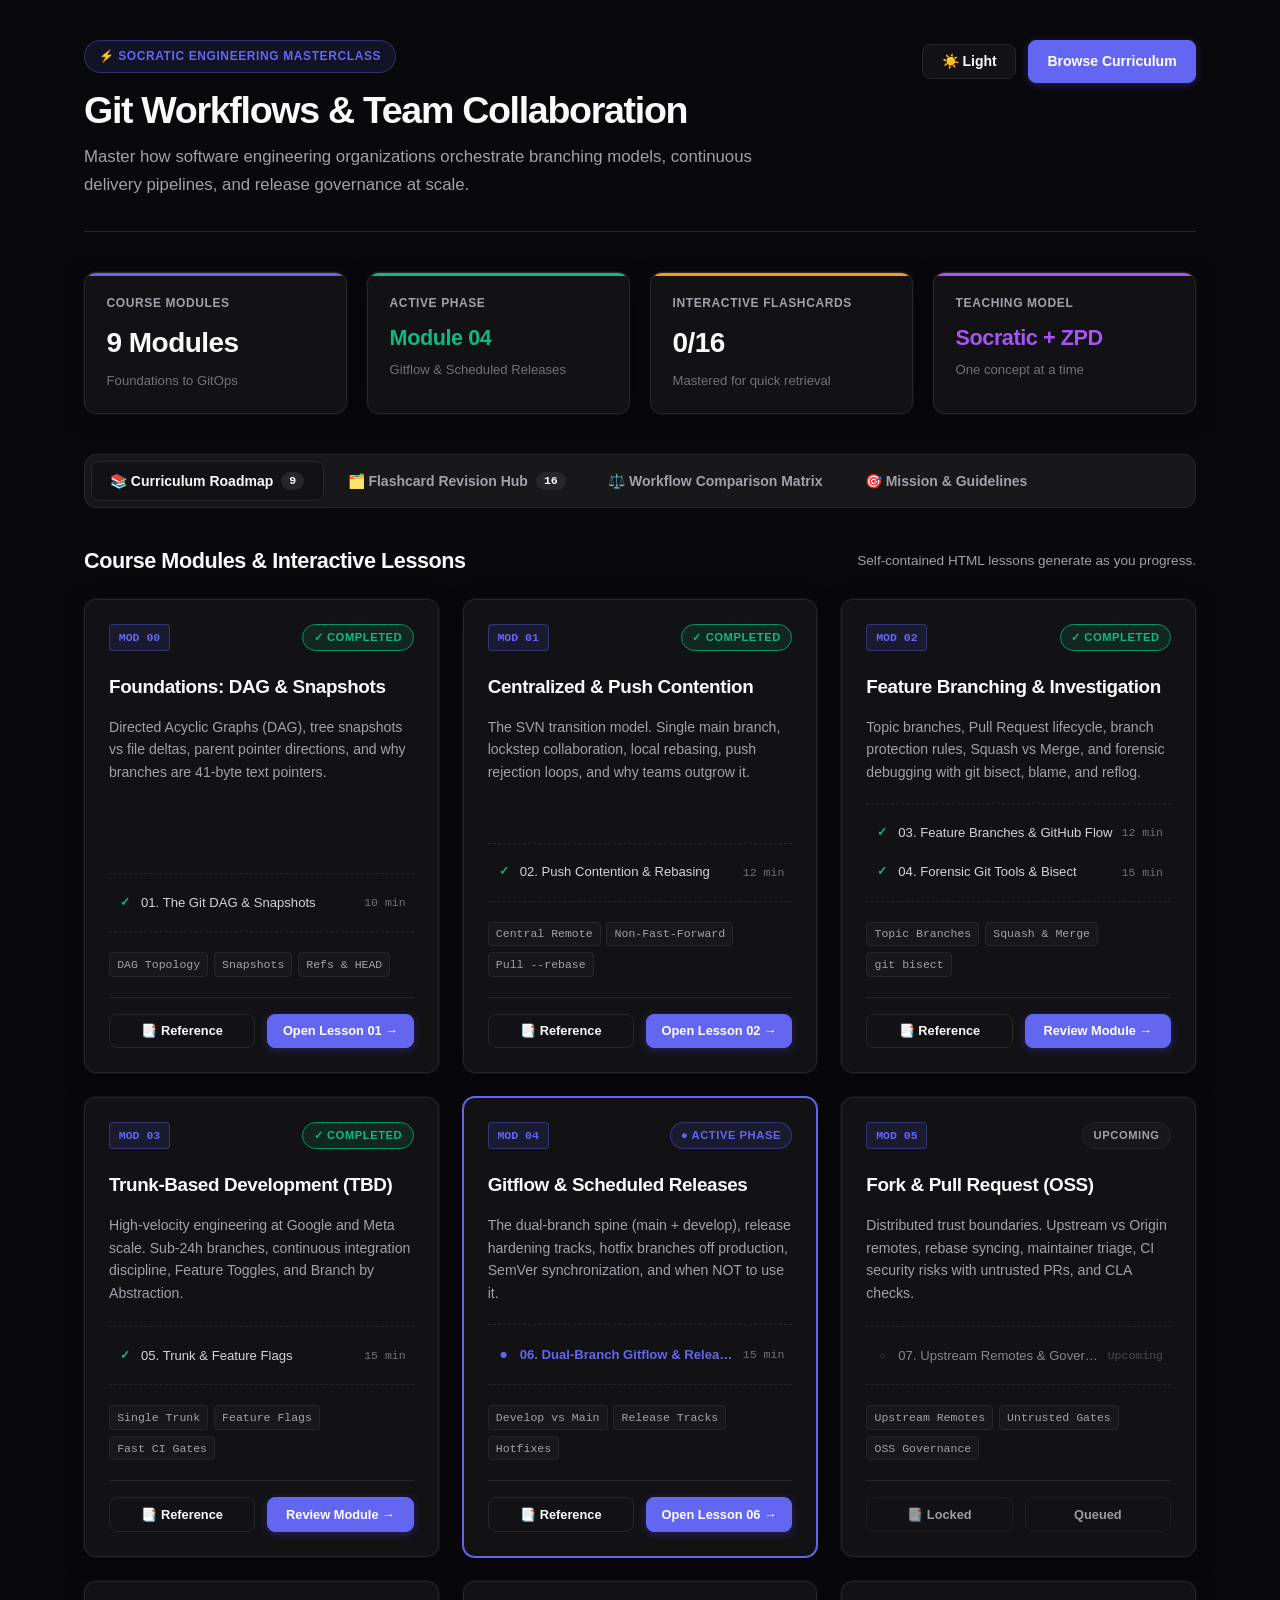
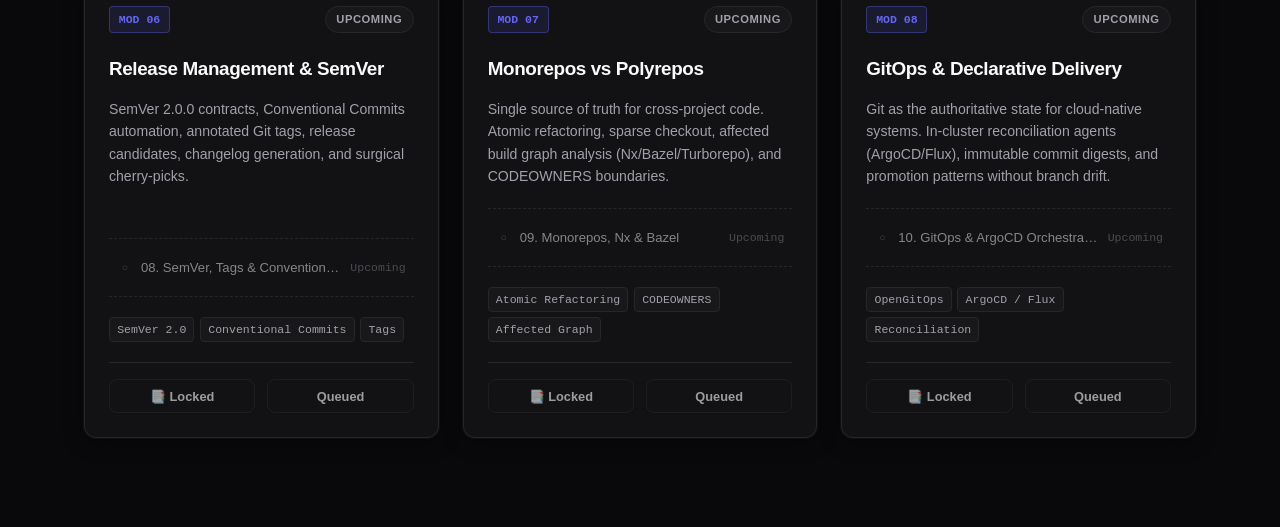
==== commit 77eaf92a: "feat: add lesson 06 on gitflow, scheduled releases, and hotfix backports" ====
--- a/dashboard.html
+++ b/dashboard.html
@@ -30,8 +30,8 @@
       </div>
       <div class="metric-card success">
         <div class="metric-label">Active Phase</div>
-        <div class="metric-value" style="font-size: 1.35rem; color: var(--accent-success);">Module 03</div>
-        <div class="metric-sub">Trunk-Based Development (TBD)</div>
+        <div class="metric-value" style="font-size: 1.35rem; color: var(--accent-success);">Module 04</div>
+        <div class="metric-sub">Gitflow & Scheduled Releases</div>
       </div>
       <div class="metric-card warning">
         <div class="metric-label">Interactive Flashcards</div>
@@ -170,18 +170,18 @@
         </div>
 
         <!-- Module 03 -->
-        <div class="module-card is-active">
+        <div class="module-card">
           <div class="module-top">
             <span class="module-num">MOD 03</span>
-            <span class="status-badge active">● Active Phase</span>
+            <span class="status-badge completed">✓ Completed</span>
           </div>
           <h3 class="module-title">Trunk-Based Development (TBD)</h3>
           <p class="module-desc">High-velocity engineering at Google and Meta scale. Sub-24h branches, continuous integration discipline, Feature Toggles, and Branch by Abstraction.</p>
           
           <div class="module-syllabus">
-            <a href="lessons/0005-trunk-based-development-and-feature-flags.html" class="syllabus-row active">
-              <div class="syllabus-left">
-                <span class="syllabus-icon current">●</span>
+            <a href="lessons/0005-trunk-based-development-and-feature-flags.html" class="syllabus-row">
+              <div class="syllabus-left">
+                <span class="syllabus-icon done">✓</span>
                 <span class="syllabus-title">05. Trunk & Feature Flags</span>
               </div>
               <span class="syllabus-time">15 min</span>
@@ -196,27 +196,27 @@
 
           <div class="module-footer">
             <a href="reference/trunk-based-development.html" class="btn btn-sm">📑 Reference</a>
-            <a href="lessons/0005-trunk-based-development-and-feature-flags.html" class="btn btn-sm btn-primary">Open Lesson 05 →</a>
+            <a href="lessons/0005-trunk-based-development-and-feature-flags.html" class="btn btn-sm btn-primary">Review Module →</a>
           </div>
         </div>
 
         <!-- Module 04 -->
-        <div class="module-card">
+        <div class="module-card is-active">
           <div class="module-top">
             <span class="module-num">MOD 04</span>
-            <span class="status-badge upcoming">Upcoming</span>
+            <span class="status-badge active">● Active Phase</span>
           </div>
           <h3 class="module-title">Gitflow & Scheduled Releases</h3>
           <p class="module-desc">The dual-branch spine (main + develop), release hardening tracks, hotfix branches off production, SemVer synchronization, and when NOT to use it.</p>
           
           <div class="module-syllabus">
-            <div class="syllabus-row" style="opacity: 0.6; cursor: default;">
-              <div class="syllabus-left">
-                <span class="syllabus-icon locked">○</span>
-                <span class="syllabus-title">06. Dual-Branch Gitflow</span>
-              </div>
-              <span class="syllabus-time">Upcoming</span>
-            </div>
+            <a href="lessons/0006-gitflow-and-scheduled-releases.html" class="syllabus-row active">
+              <div class="syllabus-left">
+                <span class="syllabus-icon current">●</span>
+                <span class="syllabus-title">06. Dual-Branch Gitflow & Releases</span>
+              </div>
+              <span class="syllabus-time">15 min</span>
+            </a>
           </div>
 
           <div class="module-tags">
@@ -226,8 +226,8 @@
           </div>
 
           <div class="module-footer">
-            <span class="btn btn-sm" style="opacity: 0.6; cursor: not-allowed;">📑 Locked</span>
-            <span class="btn btn-sm" style="opacity: 0.6; cursor: not-allowed;">Next Up</span>
+            <a href="reference/gitflow-architecture-and-tradeoffs.html" class="btn btn-sm">📑 Reference</a>
+            <a href="lessons/0006-gitflow-and-scheduled-releases.html" class="btn btn-sm btn-primary">Open Lesson 06 →</a>
           </div>
         </div>
 
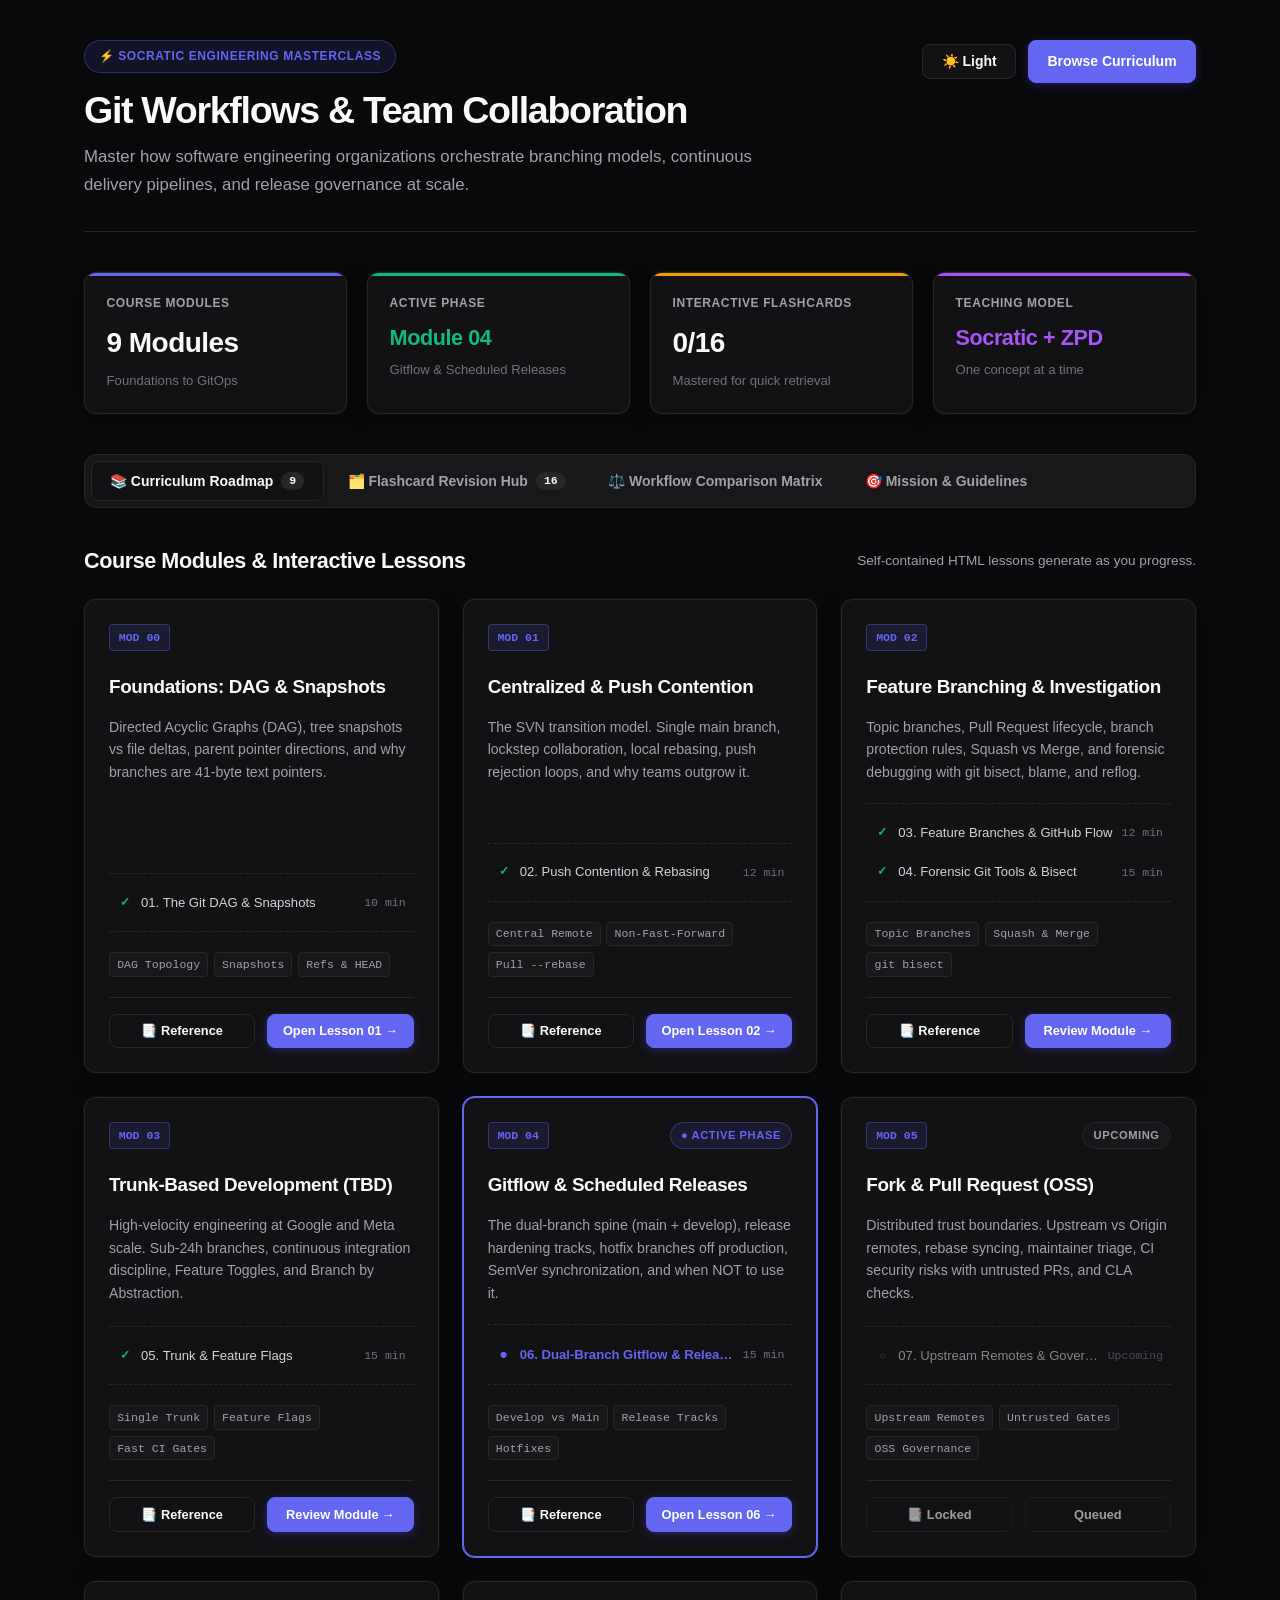
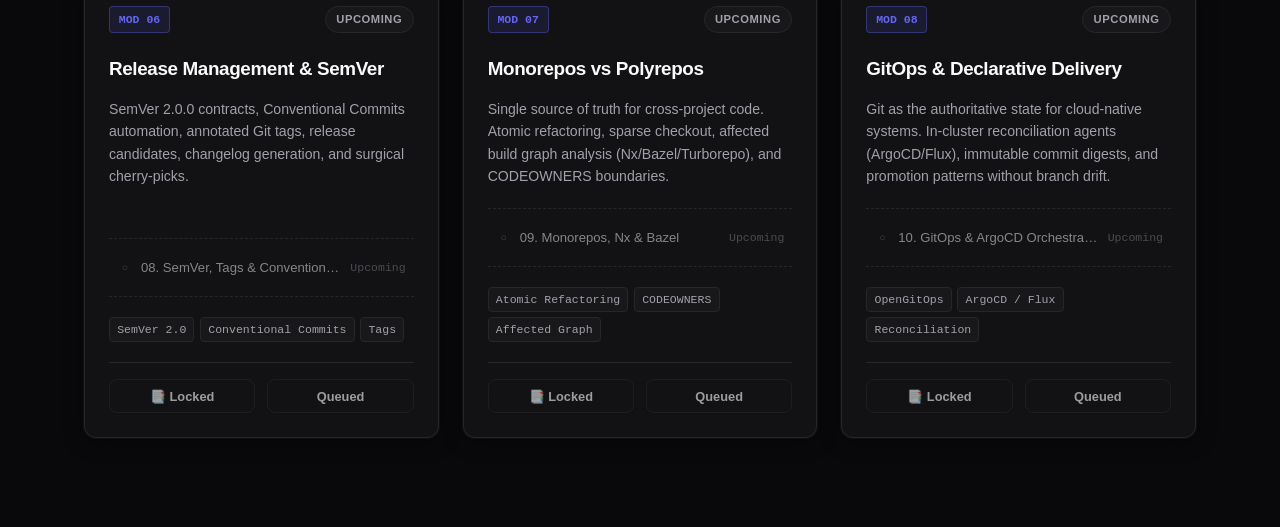
==== commit a1312f36: "style(dashboard): remove redundant completed status pills from module headers" ====
--- a/dashboard.html
+++ b/dashboard.html
@@ -73,7 +73,6 @@
         <div class="module-card">
           <div class="module-top">
             <span class="module-num">MOD 00</span>
-            <span class="status-badge completed">✓ Completed</span>
           </div>
           <h3 class="module-title">Foundations: DAG & Snapshots</h3>
           <p class="module-desc">Directed Acyclic Graphs (DAG), tree snapshots vs file deltas, parent pointer directions, and why branches are 41-byte text pointers.</p>
@@ -104,7 +103,6 @@
         <div class="module-card">
           <div class="module-top">
             <span class="module-num">MOD 01</span>
-            <span class="status-badge completed">✓ Completed</span>
           </div>
           <h3 class="module-title">Centralized & Push Contention</h3>
           <p class="module-desc">The SVN transition model. Single main branch, lockstep collaboration, local rebasing, push rejection loops, and why teams outgrow it.</p>
@@ -135,7 +133,6 @@
         <div class="module-card">
           <div class="module-top">
             <span class="module-num">MOD 02</span>
-            <span class="status-badge completed">✓ Completed</span>
           </div>
           <h3 class="module-title">Feature Branching & Investigation</h3>
           <p class="module-desc">Topic branches, Pull Request lifecycle, branch protection rules, Squash vs Merge, and forensic debugging with git bisect, blame, and reflog.</p>
@@ -173,7 +170,6 @@
         <div class="module-card">
           <div class="module-top">
             <span class="module-num">MOD 03</span>
-            <span class="status-badge completed">✓ Completed</span>
           </div>
           <h3 class="module-title">Trunk-Based Development (TBD)</h3>
           <p class="module-desc">High-velocity engineering at Google and Meta scale. Sub-24h branches, continuous integration discipline, Feature Toggles, and Branch by Abstraction.</p>
